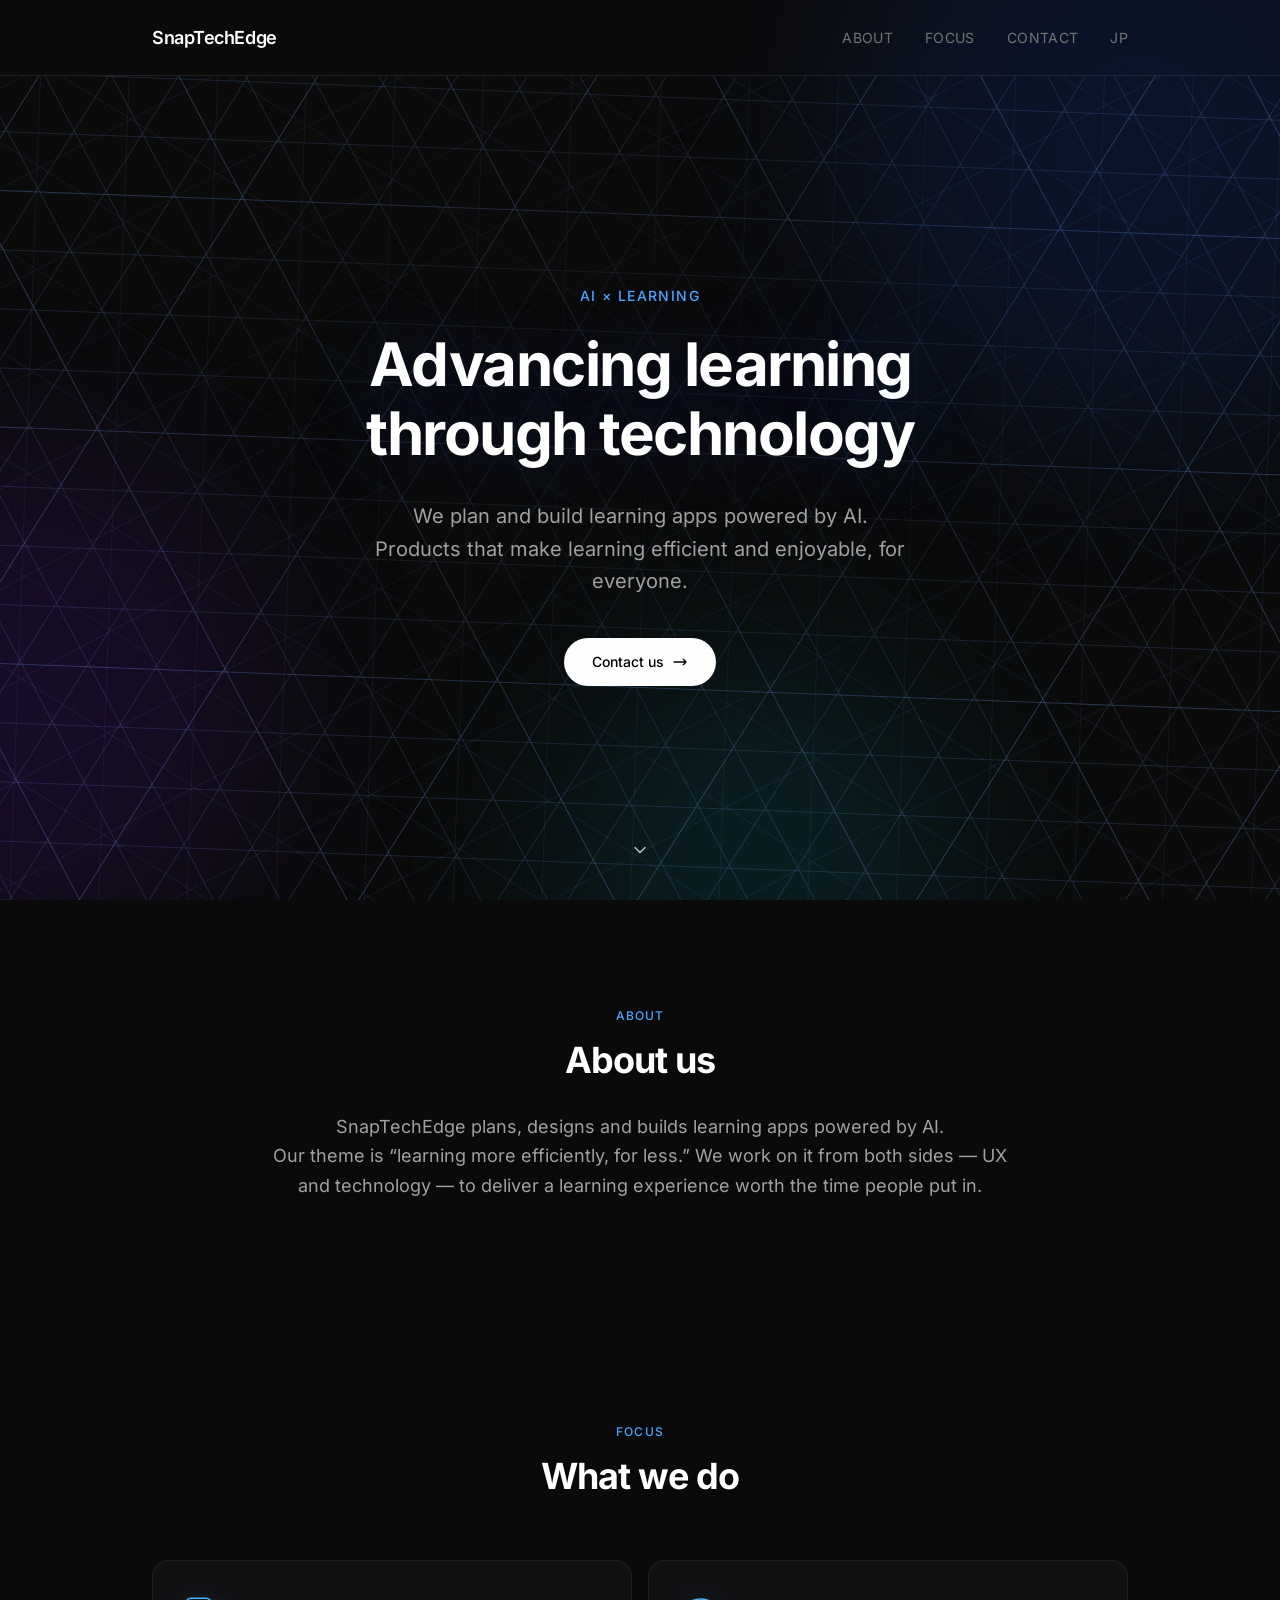
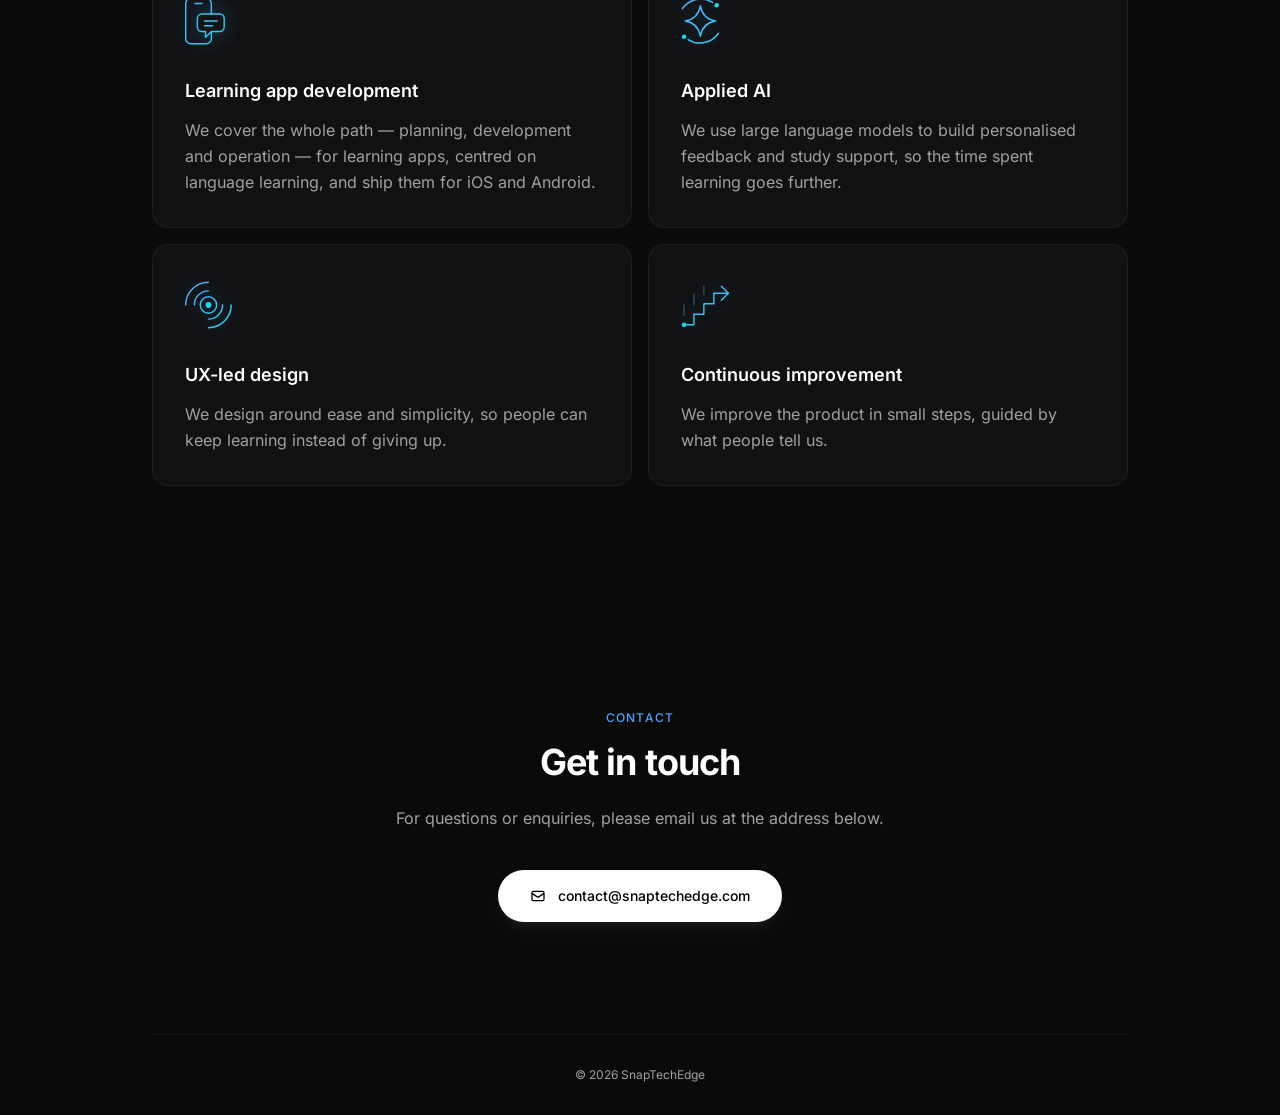
==== en/index.html @ 55c375b3 "feat(en): 英語版のページを作る（本人指示） /en/ を追加。見た目・動き（背景の幾何学模様・1 画面のヒーロー・下向きの矢印・ カードの回転）は日本語版と同じで、文面だけ英語にした。  -" ====
<!DOCTYPE html>
<html lang="en">
<head>
    <meta charset="UTF-8">
    <meta name="viewport" content="width=device-width, initial-scale=1.0">
    <title>SnapTechEdge | AI-powered learning apps</title>
    <meta name="description" content="SnapTechEdge is a Tokyo-based software company that plans and builds learning apps powered by AI.">
    <!-- 正規 URL を明示 (Search Console 「重複」「リダイレクト」警告対策) -->
    <link rel="canonical" href="https://snaptechedge.com/en/">
    <link rel="alternate" hreflang="ja" href="https://snaptechedge.com/">
    <link rel="alternate" hreflang="en" href="https://snaptechedge.com/en/">
    <link rel="alternate" hreflang="x-default" href="https://snaptechedge.com/">
    <meta property="og:title" content="SnapTechEdge | AI-powered learning apps">
    <meta property="og:description" content="SnapTechEdge is a Tokyo-based software company that plans and builds learning apps powered by AI.">
    <meta property="og:type" content="website">
    <meta property="og:url" content="https://snaptechedge.com/en/">
    <meta property="og:locale" content="en_US">
    <meta name="twitter:card" content="summary">
    <meta name="theme-color" content="#0a0a0a">
    <!-- JS が動くことの印。これが付いたときだけ、見出しの動きを止めて待たせる。 -->
    <script>document.documentElement.classList.add('js');</script>
    <!-- pages.dev からアクセスされたら noindex を動的注入 + 本ドメインへ即時 301 リダイレクト。
         _redirects だけでは安定しないため二重対策 (canonical / robots / redirect)。 -->
    <script>
      (function () {
        var h = location.hostname;
        if (h.endsWith('.pages.dev')) {
          // 1. noindex を head に注入 (canonical だけでは弱いケースの保険)
          var m = document.createElement('meta');
          m.name = 'robots';
          m.content = 'noindex, nofollow';
          document.head.appendChild(m);
          // 2. 本ドメインへリダイレクト (履歴を残さない replace)
          location.replace('https://snaptechedge.com' + location.pathname + location.search + location.hash);
        }
      })();
    </script>
    <link rel="icon" type="image/png" sizes="32x32" href="/icon-32.png">
    <link rel="icon" type="image/png" sizes="192x192" href="/icon-192.png">
    <link rel="apple-touch-icon" href="/apple-touch-icon.png">
    <!-- 欧文の Inter は自前。和文は全文字入りが 3.2MB あって自前では持てないので、
         Google Fonts の Noto Sans JP を使う。OS ごとに字体が変わるのを避けるため。 -->
    <link rel="preload" as="font" type="font/woff2" href="/fonts/inter.woff2" crossorigin>
    <!-- Tailwind は手元で書き出した CSS を置く（ブラウザ版 CDN は本番非推奨・外部 JS を 1 つ減らす）。
         クラスを足したら tailwind.css を作り直すこと:
         npx @tailwindcss/cli@4 -i in.css -o tailwind.css --minify   （in.css は @import "tailwindcss"; @source "./index.html";） -->
    <link rel="stylesheet" href="/tailwind.css">
    <style>
        /* 書体。欧文は Inter を自前で配る（ラテン文字は全部入りなので作り直しは不要）。
           和文は Noto Sans JP を Google Fonts から読む。自前で全文字入りを持つと
           3.2MB になり、ページの文字だけに絞ると足すたびに作り直しが要る。OS 任せだと
           Windows と Mac で字体が変わるため、ここは外部から読む形にしている。 */
        @font-face {
            font-family: 'Inter';
            src: url('/fonts/inter.woff2') format('woff2');
            font-weight: 400 700;
            font-style: normal;
            font-display: swap;
        }

        * { font-family: 'Inter', sans-serif; }

        /* 本文は選択できないようにする。表示を丸ごと持っていかれるのを避けるため。
           連絡先のメールアドレスだけは、使う人が困るので選べるままにする。 */
        body {
            -webkit-user-select: none;
            user-select: none;
        }
        a[href^="mailto:"],
        a[href^="mailto:"] *,
        a[href^="/cdn-cgi/l/email-protection"],
        a[href^="/cdn-cgi/l/email-protection"] * {
            -webkit-user-select: text;
            user-select: text;
        }

        /* Subtle grain texture */
        body::before {
            content: '';
            position: fixed;
            inset: 0;
            z-index: 9999;
            pointer-events: none;
            opacity: 0.015;
            background-image: url("data:image/svg+xml,%3Csvg viewBox='0 0 256 256' xmlns='http://www.w3.org/2000/svg'%3E%3Cfilter id='noise'%3E%3CfeTurbulence type='fractalNoise' baseFrequency='0.9' numOctaves='4' stitchTiles='stitch'/%3E%3C/filter%3E%3Crect width='100%25' height='100%25' filter='url(%23noise)' fill='white'/%3E%3C/svg%3E");
        }

        /* 背景の幾何学模様。中央は薄く、外へ行くほど出す（文字の上で邪魔しない）。 */
        #lines{
            -webkit-mask-image:radial-gradient(ellipse 72% 62% at 50% 45%, rgba(0,0,0,.34), #000 72%);
            mask-image:radial-gradient(ellipse 72% 62% at 50% 45%, rgba(0,0,0,.34), #000 72%);
        }

        /* Glow effects */
        .glow-blue { box-shadow: 0 0 80px rgba(59, 130, 246, 0.15); }
        .glow-text { text-shadow: 0 0 80px rgba(59, 130, 246, 0.3); }

        /* Smooth scroll */
        html { scroll-behavior: smooth; }

        /* 動きを減らす設定のときは、画面送りと差し込みの動きも止める。 */
        @media (prefers-reduced-motion: reduce) {
            html { scroll-behavior: auto; }
            .fade-up { animation: none !important; opacity: 1 !important; }
            .type-reveal > .type-reveal-text { animation: none !important; opacity: 1 !important; }
            .type-reveal::before { animation: none !important; }   /* 幅 0 のままなので出ない */
        }

        /* Fade in animation */
        @keyframes fadeUp {
            from { opacity: 0; transform: translateY(30px); }
            to { opacity: 1; transform: translateY(0); }
        }
        .fade-up {
            animation: fadeUp 0.8s ease-out forwards;
            opacity: 0;
        }
        .fade-up-d1 { animation-delay: 0.1s; }
        .fade-up-d2 { animation-delay: 0.2s; }
        .fade-up-d3 { animation-delay: 0.3s; }
        .fade-up-d4 { animation-delay: 0.4s; }

        /* Type-reveal: a filled bar wipes in from the left, then collapses
           from the left while the text fades in behind it.
           Used for headings so they appear with a clean "filling → reveal" effect.
           Per-instance timing is controlled via --reveal-delay. */
        .type-reveal {
            --reveal-delay: 0s;
            position: relative;
            display: inline-block;
        }
        .type-reveal > .type-reveal-text {
            opacity: 0;
            animation: typeRevealText 1.1s ease-out forwards;
            animation-delay: var(--reveal-delay);
        }
        /* 止めておくのは JS が動くときだけ。動かない環境では、そのまま再生されて
           文字が出る（以前は opacity:0 のまま止まり、見出しが永久に出なかった）。 */
        .js .type-reveal > .type-reveal-text,
        .js .type-reveal::before { animation-play-state: paused; }
        .type-reveal::before {
            content: '';
            position: absolute;
            left: 0;
            top: 0;
            bottom: 0;
            width: 0;
            background: rgba(255, 255, 255, 0.45);   /* 0.92 では地が暗いぶん白が強すぎた（本人指摘） */
            border-radius: 2px;
            animation: typeRevealBar 1.1s ease-out forwards;
            animation-delay: var(--reveal-delay);
            pointer-events: none;
        }
        .type-reveal.playing::before,
        .type-reveal.playing > .type-reveal-text {
            animation-play-state: running;
        }

        @keyframes typeRevealBar {
            0%   { width: 0;    left: 0; }
            45%  { width: 100%; left: 0; }   /* bar fully drawn */
            100% { width: 0;    left: 100%; }/* collapses from left edge outward to right */
        }
        @keyframes typeRevealText {
            0%, 55%  { opacity: 0; }
            85%, 100%{ opacity: 1; }
        }

        /* Gradient border card */
        .card-glow {
            position: relative;
            /* 地の濃い色をほぼ不透明に敷き、その上に薄い白をのせる。
               背景の幾何学模様がカードの中まで透けないようにするため。 */
            background: linear-gradient(rgba(255,255,255,0.03), rgba(255,255,255,0.03)),
                        rgba(10,10,12,0.78);
            border: 1px solid rgba(255,255,255,0.06);
            transition: all 0.4s ease;
        }
        .card-glow:hover {
            border-color: rgba(59, 130, 246, 0.3);
            background: linear-gradient(rgba(255,255,255,0.05), rgba(255,255,255,0.05)),
                        rgba(10,10,12,0.82);
            transform: translateY(-2px);
        }

        /* フォーカスのアイコン（自作）。カードの中に四角を重ねず、細い線だけで見せる */
        .focus-icon {
            display: block;
            width: 3.5rem;
            height: 3.5rem;
            margin-bottom: 1.75rem;
            stroke: url(#focus-icon-gradient);
            stroke-width: 1.25;
            stroke-linecap: round;
            stroke-linejoin: round;
            filter: drop-shadow(0 0 10px rgba(56, 189, 248, 0.3));
            transition: filter 0.4s ease;
        }
        .focus-icon .dot { fill: #22d3ee; stroke: none; }
        .card-glow:hover .focus-icon {
            filter: drop-shadow(0 0 16px rgba(56, 189, 248, 0.6));
        }

        /* 1 枚目の画面はヒーローだけにする。ヘッダーのぶん（約 80px）を引いた高さを
           最低の高さにして、中身は上下の真ん中に置く。svh はアドレスバーが出ている
           ときの高さなので、スマホでも次の節が顔を出さない。 */
        #hero {
            min-height: calc(100vh - 80px);
            min-height: calc(100svh - 80px);
        }

        /* ヒーローの下の「SCROLL」。押せば次の節へ進む。矢印だけゆっくり上下する。 */
        .scroll-cue {
            position: absolute;
            left: 50%;
            bottom: 1.75rem;
            transform: translateX(-50%);
            display: flex;
            flex-direction: column;
            align-items: center;
            padding: 0.5rem 1rem;     /* 矢印だけなので、押せる範囲を広げておく */
            color: rgba(212, 212, 216, 0.9);   /* 背景の模様に負けない程度まで上げる（実測） */
            transition: color 0.3s ease;
        }
        .scroll-cue:hover { color: #fff; }
        .scroll-cue svg {
            width: 1.25rem;
            height: 1.25rem;
            animation: scrollCue 2.2s ease-in-out infinite;
        }
        @keyframes scrollCue {
            0%, 100% { transform: translateY(0); opacity: .7; }
            50%      { transform: translateY(5px); opacity: 1; }
        }
        @media (prefers-reduced-motion: reduce) {
            .scroll-cue svg { animation: none; }
        }

        /* ヘッダーの帯には背景の模様を出さない。画面いっぱいの地を敷いて模様だけ隠す。
           地は z=-12 なので、模様（z=-15）は隠れ、オーブの光（z=-10）はそのまま出る。 */
        header { position: relative; }
        header::before {
            content: '';
            position: absolute;
            top: 0;
            bottom: 0;
            left: calc(50% - 50vw);
            width: 100vw;
            background: #0a0a0a;
            z-index: -12;
        }
        /* ヘッダーとページの境目。帯と同じ幅（画面いっぱい）で 1 本引く。
           以前は border-b だったので、器の幅までしか伸びていなかった。 */
        header::after {
            content: '';
            position: absolute;
            left: calc(50% - 50vw);
            bottom: 0;
            width: 100vw;
            height: 1px;
            background: rgba(255, 255, 255, 0.09);
        }

        /* Hero gradient orb */
        .orb {
            position: absolute;
            border-radius: 50%;
            filter: blur(100px);
            opacity: 0.12;
        }

        /* (lines rendered via canvas JS) */
    </style>
</head>
<body class="bg-[#0a0a0a] text-neutral-300 antialiased" style="overflow-x:clip">

    <!-- Lines Canvas -->
    <canvas id="lines" class="fixed inset-0" style="z-index:-15; pointer-events:none;"></canvas>

    <!-- Background orbs -->
    <div class="fixed inset-0 -z-10 overflow-hidden">
        <div class="orb w-[600px] h-[600px] bg-blue-600 -top-40 -right-40"></div>
        <div class="orb w-[500px] h-[500px] bg-violet-600 top-1/2 -left-60"></div>
        <div class="orb w-[400px] h-[400px] bg-cyan-500 -bottom-40 right-1/4"></div>
    </div>

    <div class="max-w-5xl mx-auto px-6">

        <!-- Header -->
        <header class="flex items-center justify-between py-6">
            <a href="/" class="text-base sm:text-lg font-semibold tracking-tight text-white whitespace-nowrap mr-3">
                SnapTechEdge
            </a>
            <nav class="flex items-center gap-3 sm:gap-8 text-xs sm:text-sm tracking-wide text-neutral-500 whitespace-nowrap">
                <a href="/en/#about" class="hover:text-white transition-colors duration-300">ABOUT</a>
                <a href="/en/#business" class="hover:text-white transition-colors duration-300">FOCUS</a>
                <a href="/en/#contact" class="hover:text-white transition-colors duration-300">CONTACT</a>
                <a href="/" class="hover:text-white transition-colors duration-300" hreflang="ja">JP</a>
            </nav>
        </header>

        <main>

            <!-- Hero -->
            <section id="hero" class="relative flex flex-col items-center justify-center py-16">
                <div class="max-w-3xl mx-auto text-center">
                    <p class="text-sm font-medium text-blue-400 tracking-widest uppercase mb-6"><span class="type-reveal" style="--reveal-delay:0s"><span class="type-reveal-text">AI × Learning</span></span></p>
                    <h1 class="text-3xl sm:text-4xl lg:text-6xl font-bold tracking-tight leading-[1.15] text-white glow-text">
                        <span class="type-reveal" style="--reveal-delay:.3s"><span class="type-reveal-text">Advancing learning</span></span><br>
                        <span class="type-reveal" style="--reveal-delay:.6s"><span class="type-reveal-text">through technology</span></span>
                    </h1>
                    <p class="mt-8 text-lg sm:text-xl text-neutral-400 leading-relaxed max-w-xl mx-auto [word-break:auto-phrase]">
                        <span class="type-reveal" style="--reveal-delay:.9s"><span class="type-reveal-text">We plan and build learning apps powered by AI.</span></span><br>
                        <span class="type-reveal" style="--reveal-delay:1.1s"><span class="type-reveal-text">Products that make learning efficient and enjoyable, for everyone.</span></span>
                    </p>
                    <div class="mt-10 flex items-center justify-center gap-4 fade-up fade-up-d3">
                        <a href="#contact" class="inline-flex items-center gap-2 px-7 py-3.5 rounded-full bg-white text-black text-sm font-medium hover:bg-neutral-200 transition-all duration-300">
                            Contact us
                            <svg class="w-4 h-4" fill="none" stroke="currentColor" viewBox="0 0 24 24">
                                <path stroke-linecap="round" stroke-linejoin="round" stroke-width="2" d="M17 8l4 4m0 0l-4 4m4-4H3"/>
                            </svg>
                        </a>
                    </div>
                </div>

                <a href="#about" class="scroll-cue" aria-label="Scroll down">
                    <svg viewBox="0 0 24 24" fill="none" stroke="currentColor" aria-hidden="true">
                        <path stroke-linecap="round" stroke-linejoin="round" stroke-width="1.75" d="M6 9l6 6 6-6"/>
                    </svg>
                </a>
            </section>

<!-- About -->
            <section id="about" class="py-20 sm:py-28">
                <div class="max-w-3xl mx-auto text-center">
                    <div>
                        <p class="text-xs font-medium text-blue-400 tracking-widest uppercase mb-4 fade-up">About</p>
                        <h2 class="text-3xl sm:text-4xl font-bold text-white tracking-tight fade-up fade-up-d1"><span class="type-reveal" style="--reveal-delay:.2s"><span class="type-reveal-text">About us</span></span></h2>
                    </div>
                    <div class="mt-8 fade-up fade-up-d2">
                        <p class="text-neutral-400 leading-relaxed text-lg [word-break:auto-phrase]">
                            SnapTechEdge plans, designs and builds learning apps powered by AI.
                        </p>
                        <p class="text-neutral-400 leading-relaxed text-lg [word-break:auto-phrase]">
                            Our theme is “learning more efficiently, for less.” We work on it from both sides — UX and technology — to deliver a learning experience worth the time people put in.
                        </p>
                    </div>
                </div>
            </section>

<!-- Business -->
            <section id="business" class="py-20 sm:py-28">
                <div class="mb-16 text-center">
                    <p class="text-xs font-medium text-blue-400 tracking-widest uppercase mb-4 fade-up">Focus</p>
                    <h2 class="text-3xl sm:text-4xl font-bold text-white tracking-tight fade-up fade-up-d1"><span class="type-reveal" style="--reveal-delay:.2s"><span class="type-reveal-text">What we do</span></span></h2>
                </div>

                <svg width="0" height="0" class="absolute" aria-hidden="true">
                    <defs>
                        <linearGradient id="focus-icon-gradient" gradientUnits="userSpaceOnUse" x1="0" y1="0" x2="48" y2="48">
                            <stop offset="0" stop-color="#60a5fa"/>
                            <stop offset="1" stop-color="#22d3ee"/>
                        </linearGradient>
                    </defs>
                </svg>
                <div class="grid sm:grid-cols-2 gap-4">
                    <div class="card-glow rounded-2xl p-8 fade-up">
                        <svg class="focus-icon" fill="none" viewBox="10.4 0 48 48" aria-hidden="true">
                            <rect x="11" y="4.5" width="22" height="39" rx="4.5"/>
                            <path d="M19 9h6"/>
                            <path d="M25 18h15a4 4 0 0 1 4 4v7a4 4 0 0 1-4 4h-7l-5 5v-5h-3a4 4 0 0 1-4-4v-7a4 4 0 0 1 4-4z" fill="#141414"/>
                            <path d="M27 24h11M27 28h7"/>
                        </svg>
                        <h3 class="text-lg font-semibold text-white mb-3"><span class="type-reveal" style="--reveal-delay:.1s"><span class="type-reveal-text">Learning app development</span></span></h3>
                        <p class="text-neutral-400 leading-relaxed">
                            We cover the whole path — planning, development and operation — for learning apps, centred on language learning, and ship them for iOS and Android.
                        </p>
                    </div>

                    <div class="card-glow rounded-2xl p-8 fade-up fade-up-d1">
                        <svg class="focus-icon" fill="none" viewBox="7.4 0 48 48" aria-hidden="true">
                            <path d="M24 11c1.3 7.4 5.6 11.7 13 13-7.4 1.3-11.7 5.6-13 13-1.3-7.4-5.6-11.7-13-13 7.4-1.3 11.7-5.6 13-13z"/>
                            <path d="M8.5 13.5A19 19 0 0 1 34.5 8.1"/>
                            <path d="M39.5 34.5A19 19 0 0 1 13.5 39.9"/>
                            <circle class="dot" cx="38" cy="10.5" r="2"/>
                            <circle class="dot" cx="10" cy="37.5" r="2"/>
                        </svg>
                        <h3 class="text-lg font-semibold text-white mb-3"><span class="type-reveal" style="--reveal-delay:.1s"><span class="type-reveal-text">Applied AI</span></span></h3>
                        <p class="text-neutral-400 leading-relaxed">
                            We use large language models to build personalised feedback and study support, so the time spent learning goes further.
                        </p>
                    </div>

                    <div class="card-glow rounded-2xl p-8 fade-up fade-up-d2">
                        <svg class="focus-icon" fill="none" viewBox="3.9 0 48 48" aria-hidden="true">
                            <circle cx="24" cy="24" r="7"/>
                            <path d="M11.9 24A12.1 12.1 0 0 1 24 11.9"/>
                            <path d="M36.1 24A12.1 12.1 0 0 1 24 36.1"/>
                            <path d="M4.5 24A19.5 19.5 0 0 1 24 4.5"/>
                            <path d="M43.5 24A19.5 19.5 0 0 1 24 43.5"/>
                            <circle class="dot" cx="24" cy="24" r="2.5"/>
                        </svg>
                        <h3 class="text-lg font-semibold text-white mb-3"><span class="type-reveal" style="--reveal-delay:.1s"><span class="type-reveal-text">UX-led design</span></span></h3>
                        <p class="text-neutral-400 leading-relaxed">
                            We design around ease and simplicity, so people can keep learning instead of giving up.
                        </p>
                    </div>

                    <div class="card-glow rounded-2xl p-8 fade-up fade-up-d3">
                        <svg class="focus-icon" fill="none" viewBox="2.4 0 48 48" aria-hidden="true">
                            <path d="M5 41h8.5v-9H22v-9h8.5v-9H43"/>
                            <path d="M37 8l6 6-6 6"/>
                            <path d="M5 33V24M13.5 24v-9M22 15V8" opacity=".35"/>
                            <circle class="dot" cx="5" cy="41" r="2"/>
                        </svg>
                        <h3 class="text-lg font-semibold text-white mb-3"><span class="type-reveal" style="--reveal-delay:.1s"><span class="type-reveal-text">Continuous improvement</span></span></h3>
                        <p class="text-neutral-400 leading-relaxed">
                            We improve the product in small steps, guided by what people tell us.
                        </p>
                    </div>
                </div>
            </section>

<!-- Contact -->
            <section id="contact" class="py-20 sm:py-28 text-center">
                <p class="text-xs font-medium text-blue-400 tracking-widest uppercase mb-4">Contact</p>
                <h2 class="text-3xl sm:text-4xl font-bold text-white tracking-tight mb-6"><span class="type-reveal" style="--reveal-delay:.1s"><span class="type-reveal-text">Get in touch</span></span></h2>
                <p class="text-neutral-400 mb-10 max-w-xl mx-auto [word-break:auto-phrase]">
                    For questions or enquiries, please email us at the address below.
                </p>
                <a href="mailto:contact@snaptechedge.com" class="inline-flex items-center gap-3 px-8 py-4 rounded-full bg-white text-black text-sm font-medium hover:bg-neutral-200 transition-all duration-300 shadow-lg shadow-white/5">
                    <svg class="w-4 h-4" fill="none" stroke="currentColor" viewBox="0 0 24 24">
                        <path stroke-linecap="round" stroke-linejoin="round" stroke-width="2" d="M3 8l7.89 5.26a2 2 0 002.22 0L21 8M5 19h14a2 2 0 002-2V7a2 2 0 00-2-2H5a2 2 0 00-2 2v10a2 2 0 002 2z"/>
                    </svg>
                    contact@snaptechedge.com
                </a>
            </section>

        </main>

        <!-- Footer -->
        <footer class="border-t border-white/5 py-8 text-xs text-neutral-400 flex flex-col sm:flex-row items-center justify-center gap-3">
            <span>© <span id="year">2026</span> SnapTechEdge</span>
        </footer>

    </div>

    <script>
        document.getElementById('year').textContent = new Date().getFullYear();

        // Intersection Observer for fade-in animations
        const observer = new IntersectionObserver((entries) => {
            entries.forEach(entry => {
                if (entry.isIntersecting) {
                    if (entry.target.classList.contains('type-reveal')) {
                        entry.target.classList.add('playing');
                    } else {
                        entry.target.style.animationPlayState = 'running';
                    }
                    observer.unobserve(entry.target);
                }
            });
        }, { threshold: 0.1 });

        document.querySelectorAll('.fade-up').forEach(el => {
            el.style.animationPlayState = 'paused';
            observer.observe(el);
        });

        // Wipe-reveal headings: observe each type-reveal so it fires when scrolled into view
        document.querySelectorAll('.type-reveal').forEach(el => {
            observer.observe(el);
        });

        // カードを押すと 1 回転する。遊びなので、入れ替わりの動きには触らない。
        // element.animate で回すのは、カードに付いている fade-up の animation を
        // 書き換えずに済ませるため。途中は少し縮めて、回っても隣の列からはみ出さない。
        (() => {
            const reduce = window.matchMedia('(prefers-reduced-motion: reduce)');
            document.querySelectorAll('.card-glow').forEach((card) => {
                card.addEventListener('click', () => {
                    if (reduce.matches || card.dataset.spinning) return;
                    card.dataset.spinning = '1';
                    card.style.zIndex = '5';      // 回っている間だけ隣の上に出す
                    const spin = card.animate([
                        { transform: 'rotate(0deg) scale(1)' },
                        { transform: 'rotate(180deg) scale(.82)' },
                        { transform: 'rotate(360deg) scale(1)' }
                    ], { duration: 850, easing: 'cubic-bezier(.33, 0, .2, 1)' });
                    const done = () => {
                        card.style.zIndex = '';
                        delete card.dataset.spinning;
                    };
                    spin.finished.then(done, done);   // 取り消されたときも片付ける
                });
            });
        })();

        // 背景の幾何学模様（三角格子をゆっくり回す）
        // 以前は端からランダムな線が伸びて消える実装だった（オーナー指示で幾何学模様へ）。
        // 背景なのでずっと動く。負荷を抑えるため、1 フレームで stroke するパスを 9 本に収め、
        // 30fps に間引き、タブが隠れたら止める。
        // 動きを減らす設定のときは、止まった絵を 1 枚だけ描く。
        (() => {
            const c = document.getElementById('lines');
            if (!c || !c.getContext) return;
            const ctx = c.getContext('2d');

            const SPACING = 58;          // 濃い 3 方向の間隔（CSS px）
            const COLOR = '120,170,245'; // 以前の線と同系の青
            const ALPHA = 0.17;        // 0.09 だと地とオーブに負けて見えなかった（実測）
            const ALPHA_THIN = 0.085;    // 間に入れる 3 方向は濃い線の半分
            const ALPHA_BOLD = 0.29;     // 濃い方向の 4 本ごとに 1 本だけ強め、粗い格子を重ねる
            const WIDE = 1.5;            // 薄い 3 方向は間隔を 1.5 倍にして、線を増やしすぎない
            const EVERY = 4;             // 強める間隔（本）
            const TURN_MS = 420000;      // 全体の回転。1 周 7 分
            const DRIFT_MS = 97000;      // ゆっくり横に揺らす周期
            const FRAME_MS = 33;         // 30fps に間引く
            // 30 度ずつの 6 方向。方向は固定する。方向ごとに別々に傾けると 3 方向の関係が
            // 崩れて格子に見えなくなる（Codex 指摘）ので、動きは全体の回転・間隔の伸縮・
            // 方向ごとの横すべりだけで作る。
            const DIRS = 6;
            // 間隔は長い周期で ±8% 開いて閉じる。
            const BREATH_MS = 67000;
            const BREATH = 0.08;
            // 方向ごとに、自分の法線方向へ別の速さ・向きですべらせる（交点が動く）。
            // 1 周で間隔 1 つ分すべり、剰余で折り返すので、何分経っても端に空白は出ない。
            // 折り返す幅は、濃い方向だけ間隔の 4 つ分にする。間隔 1 つ分で折り返すと
            // 線の番号が 1 つずれ、強める線が入れ替わって見える（Codex 指摘）。
            const SLIDE_MS = [37000, -53000, 71000, -83000, 97000, -113000];

            const reduce = window.matchMedia('(prefers-reduced-motion: reduce)');
            let dpr = 1, w = 0, h = 0, span = 0;
            let raf = 0, prev = 0, elapsed = 0;

            function size() {
                dpr = Math.min(window.devicePixelRatio || 1, 2);
                w = window.innerWidth;
                h = window.innerHeight;
                c.width = Math.round(w * dpr);
                c.height = Math.round(h * dpr);
                c.style.width = w + 'px';
                c.style.height = h + 'px';
                // 幅と高さを入れ直すと状態が消えるので、ここで引き直す。
                ctx.setTransform(dpr, 0, 0, dpr, 0, 0);
                ctx.lineWidth = 1;         // CSS px で 1 本（実画素 1 本だと細くて消える）
                // 回しても角が出ないよう、対角線より長く取る（間隔はいちばん広いものに合わせる）。
                span = Math.hypot(w, h) + SPACING * WIDE * 4;
            }

            function paint(ms) {
                const angle = (ms / TURN_MS) * Math.PI * 2;
                const drift = Math.sin((ms / DRIFT_MS) * Math.PI * 2) * (SPACING / 2);
                const breath = 1 + BREATH * Math.sin((ms / BREATH_MS) * Math.PI * 2);
                const half = span / 2;

                ctx.clearRect(0, 0, w, h);
                ctx.save();
                ctx.translate(w / 2 + drift, h / 2 - drift * 0.6);
                ctx.rotate(angle);
                // 0 / 30 / 60 / 90 / 120 / 150 度。偶数番が濃い 3 方向（元の三角格子）、
                // 奇数番がその間に入る薄い 3 方向。濃さと間隔が交互なので、細かい格子と
                // 粗い格子が重なって見える。方向ごとに 1〜2 本のパスにまとめて描く。
                for (let k = 0; k < DIRS; k++) {
                    const main = k % 2 === 0;
                    const gap = SPACING * (main ? 1 : WIDE) * breath;
                    const slide = (ms / SLIDE_MS[k]) * gap % (gap * (main ? EVERY : 1));
                    ctx.save();
                    ctx.rotate(k * Math.PI / DIRS);
                    const path = new Path2D();
                    const bold = main ? new Path2D() : null;
                    const from = Math.ceil((-half - slide) / gap);
                    const to = Math.floor((half - slide) / gap);
                    for (let i = from; i <= to; i++) {
                        const y = slide + i * gap;
                        const p = (bold && i % EVERY === 0) ? bold : path;
                        p.moveTo(-half, y);
                        p.lineTo(half, y);
                    }
                    ctx.strokeStyle = 'rgba(' + COLOR + ',' + (main ? ALPHA : ALPHA_THIN) + ')';
                    ctx.stroke(path);
                    if (bold) {
                        ctx.strokeStyle = 'rgba(' + COLOR + ',' + ALPHA_BOLD + ')';
                        ctx.stroke(bold);
                    }
                    ctx.restore();
                }
                ctx.restore();
            }

            function loop(ts) {
                raf = requestAnimationFrame(loop);
                if (!prev) prev = ts;
                const dt = ts - prev;
                if (dt < FRAME_MS) return;
                prev = ts;
                elapsed += dt;          // 経過で回すので、止めて再開しても飛ばない
                paint(elapsed);
            }

            function start() {
                if (raf || reduce.matches) return;
                prev = 0;
                raf = requestAnimationFrame(loop);
            }
            function stop() {
                if (!raf) return;
                cancelAnimationFrame(raf);
                raf = 0;
            }

            // 端末の向きやアドレスバーの出入りで何度も作り直さない。
            let timer = 0, lastW = 0, lastH = 0;
            function onResize() {
                clearTimeout(timer);
                timer = setTimeout(function () {
                    if (window.innerWidth === lastW && Math.abs(window.innerHeight - lastH) < 120) return;
                    lastW = window.innerWidth;
                    lastH = window.innerHeight;
                    size();
                    paint(elapsed);
                }, 150);
            }

            size();
            lastW = w; lastH = h;
            paint(0);
            if (!reduce.matches) start();

            window.addEventListener('resize', onResize);
            document.addEventListener('visibilitychange', function () {
                if (document.hidden) stop(); else start();
            });
            // 開いている間に設定が変わっても追従する。
            (reduce.addEventListener ? reduce.addEventListener.bind(reduce, 'change')
                                     : reduce.addListener.bind(reduce))(function () {
                if (reduce.matches) { stop(); paint(elapsed); } else start();
            });
        })();

    </script>

</body>
</html>
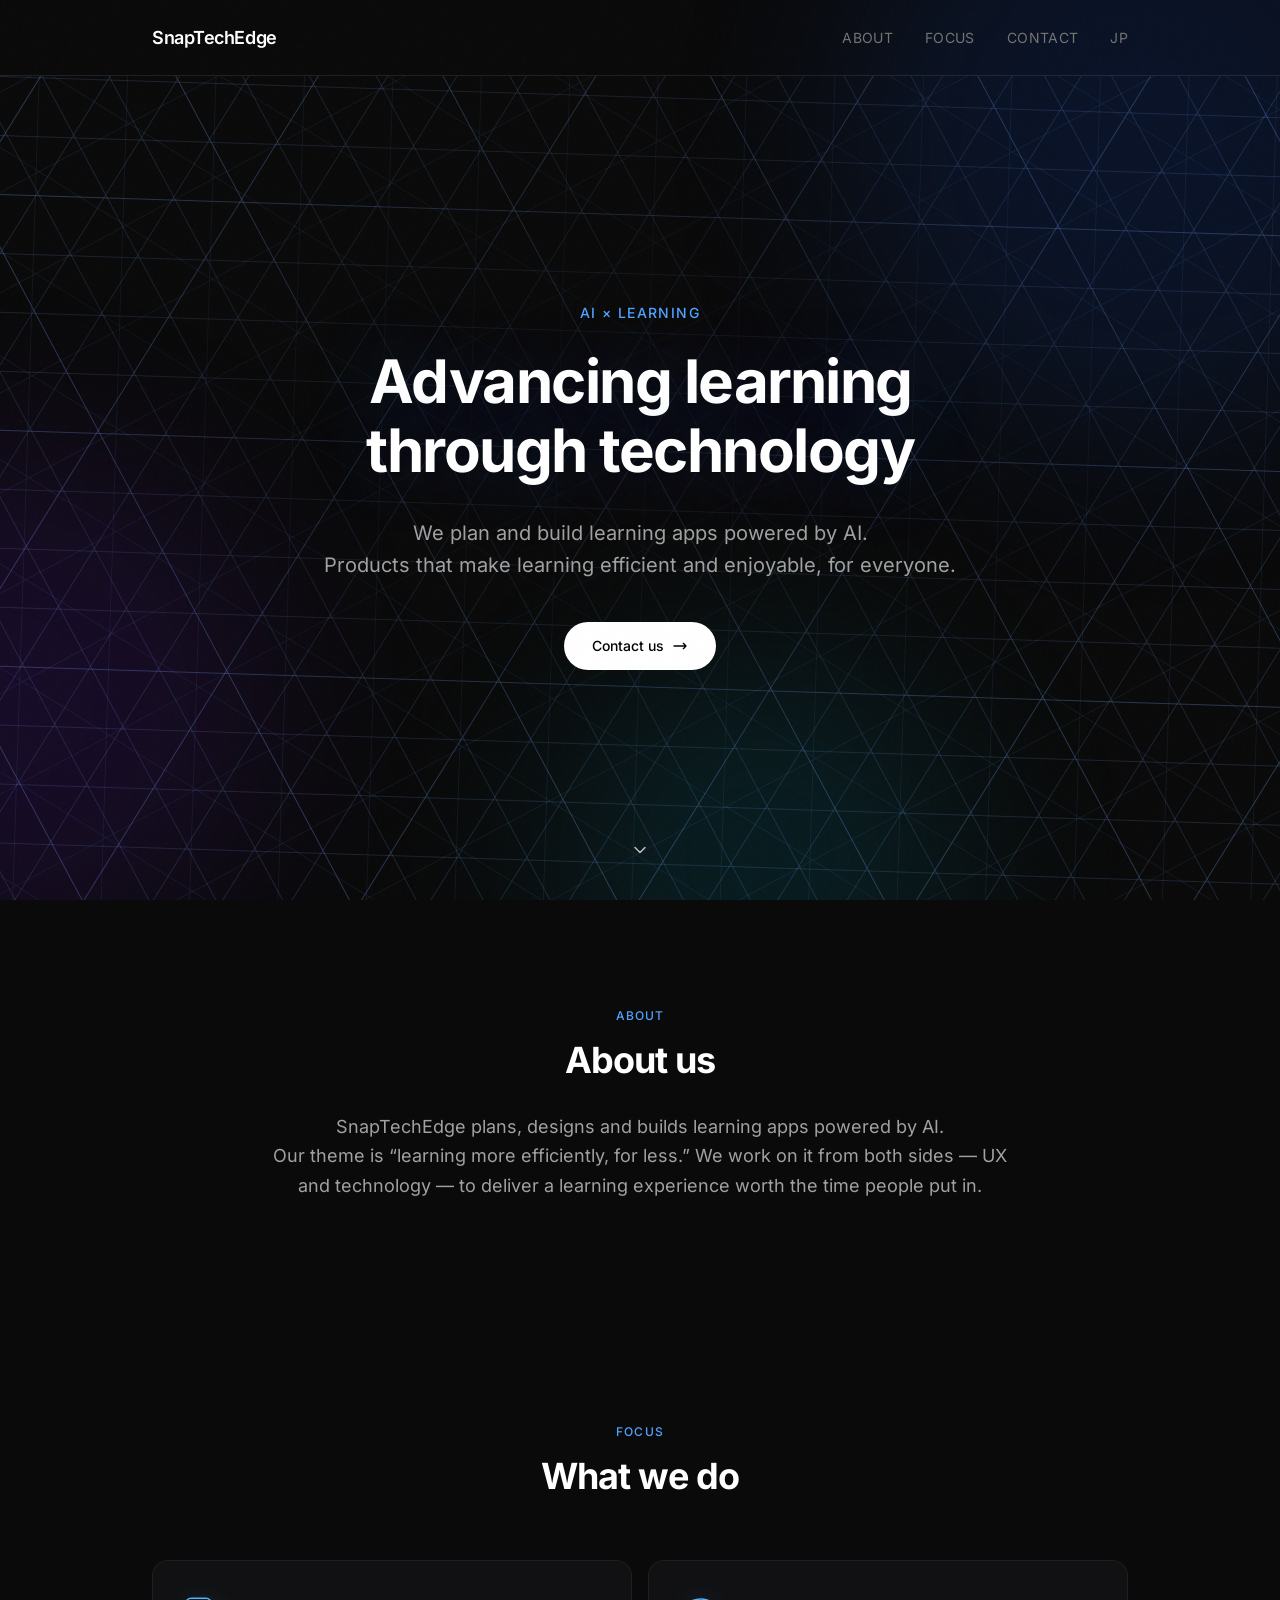
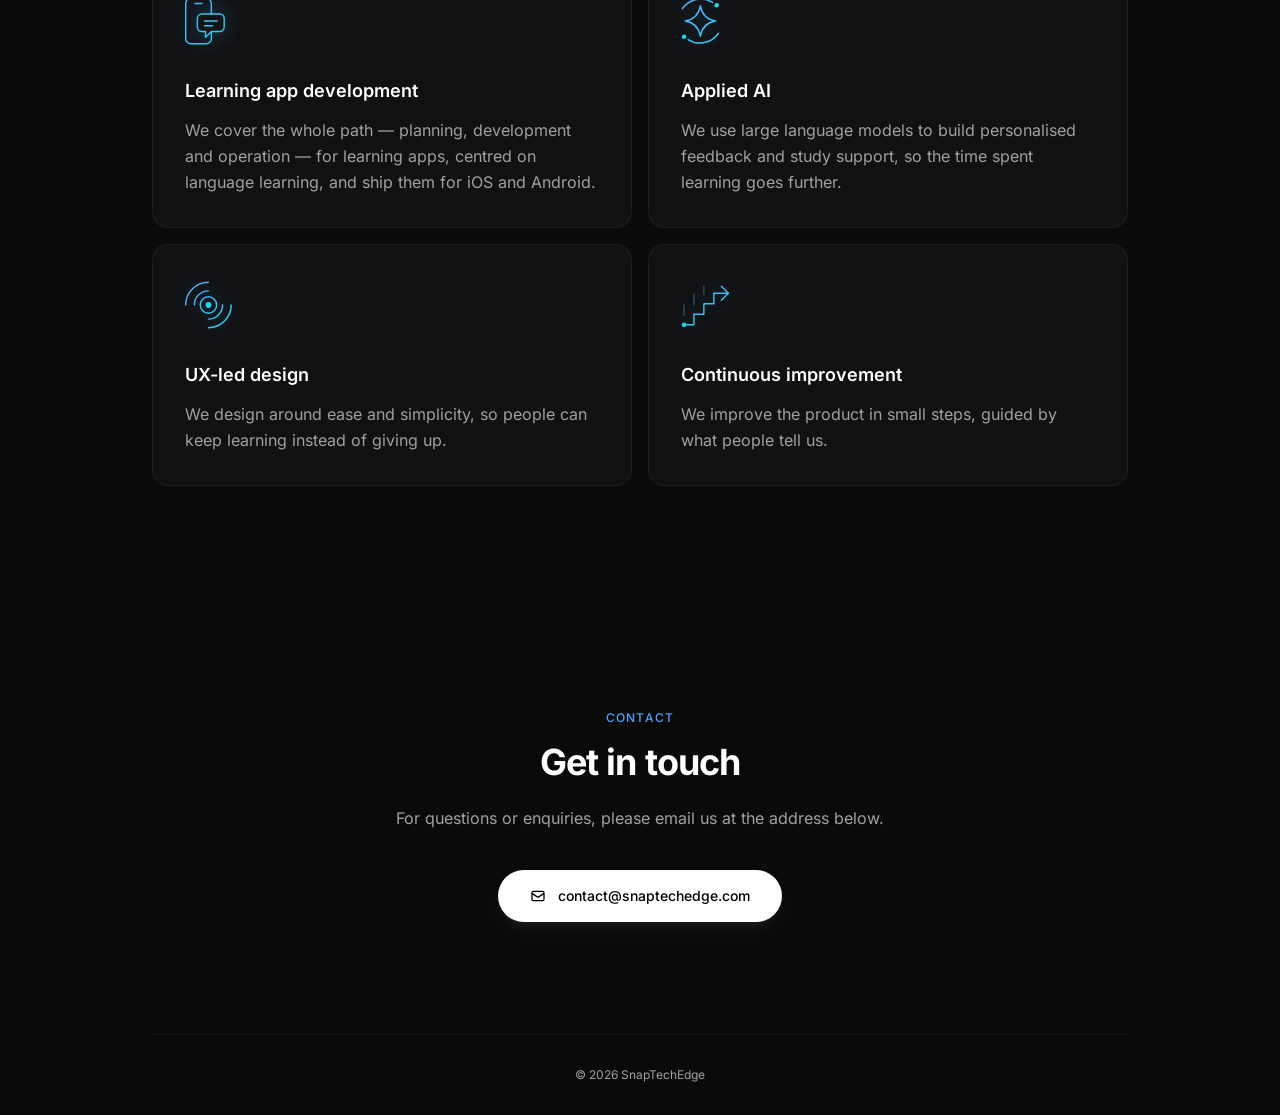
==== commit a413d8c3: "fix(en): リード文の 2 行目を 1 行に収める（本人指摘） 「Products that make learning efficient and enjoyable, for everyon" ====
--- a/en/index.html
+++ b/en/index.html
@@ -309,7 +309,7 @@
                         <span class="type-reveal" style="--reveal-delay:.3s"><span class="type-reveal-text">Advancing learning</span></span><br>
                         <span class="type-reveal" style="--reveal-delay:.6s"><span class="type-reveal-text">through technology</span></span>
                     </h1>
-                    <p class="mt-8 text-lg sm:text-xl text-neutral-400 leading-relaxed max-w-xl mx-auto [word-break:auto-phrase]">
+                    <p class="mt-8 text-lg sm:text-xl text-neutral-400 leading-relaxed max-w-2xl mx-auto [word-break:auto-phrase]">
                         <span class="type-reveal" style="--reveal-delay:.9s"><span class="type-reveal-text">We plan and build learning apps powered by AI.</span></span><br>
                         <span class="type-reveal" style="--reveal-delay:1.1s"><span class="type-reveal-text">Products that make learning efficient and enjoyable, for everyone.</span></span>
                     </p>
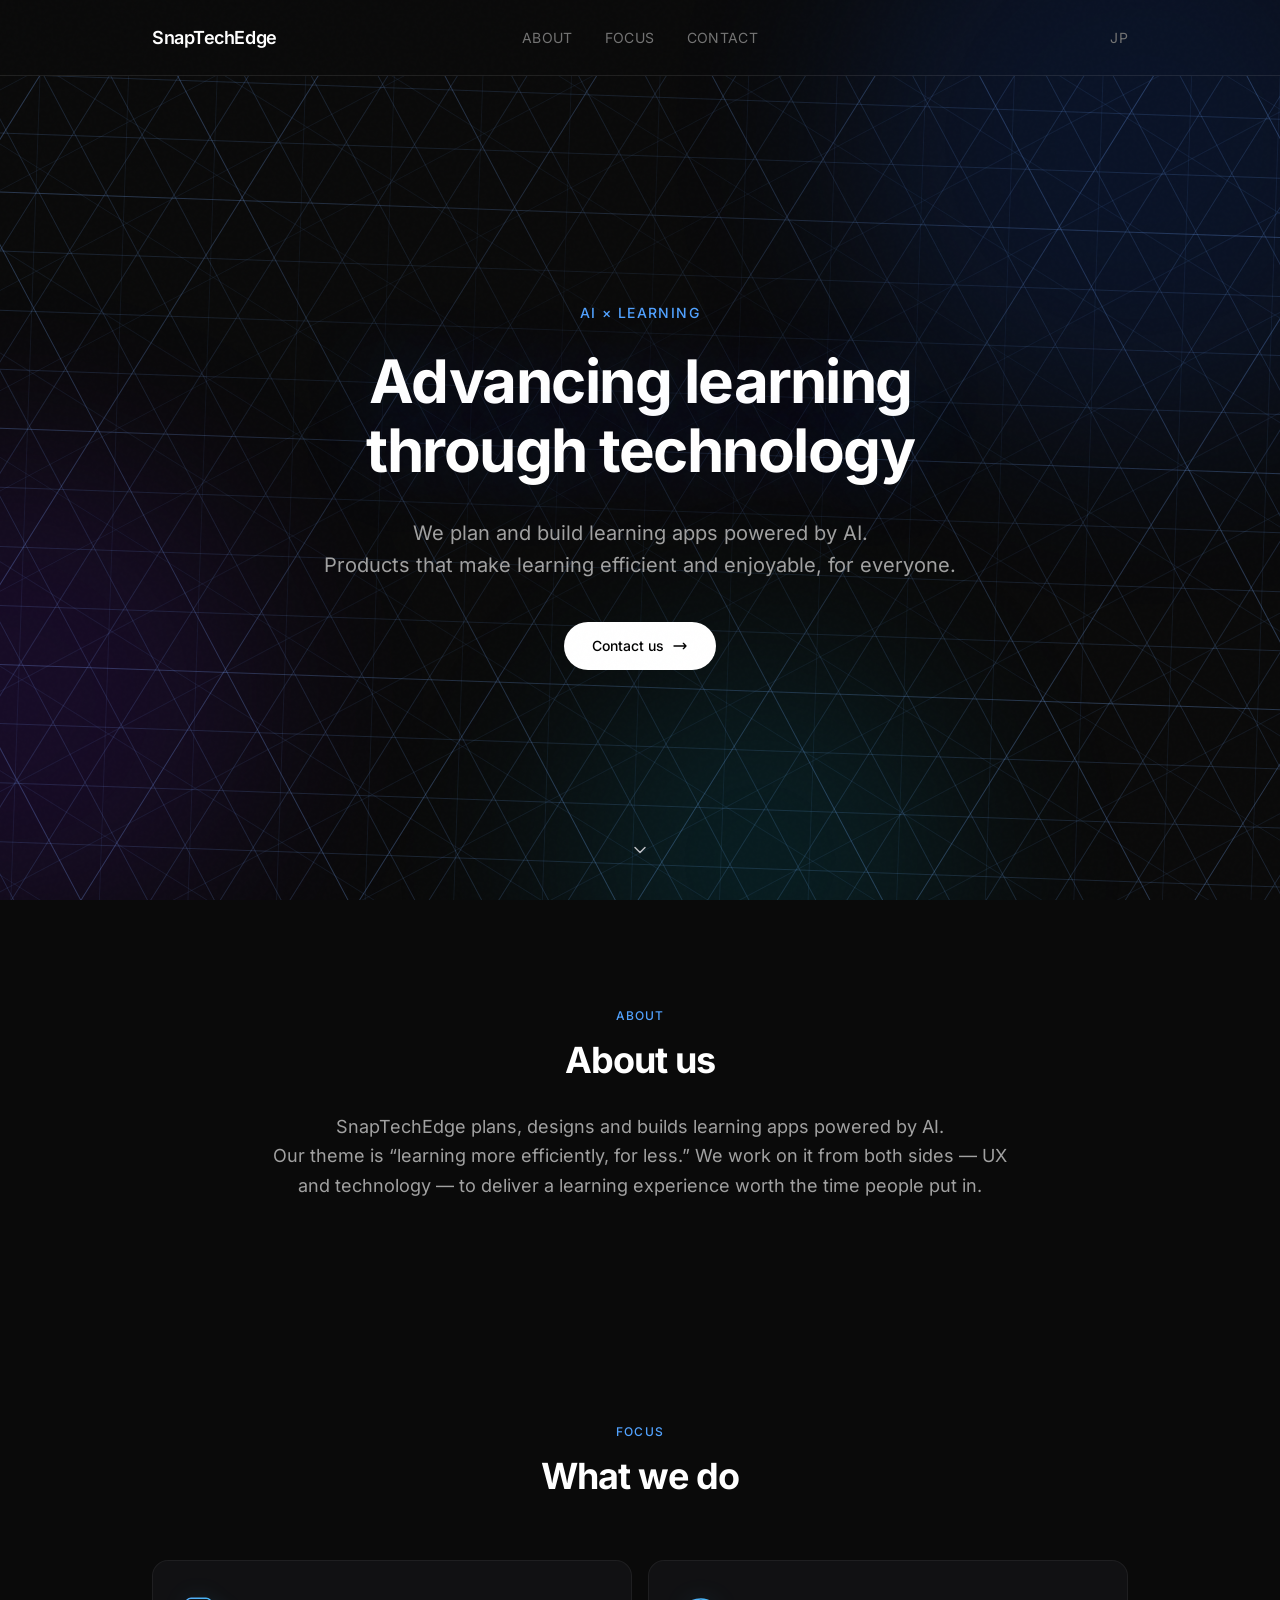
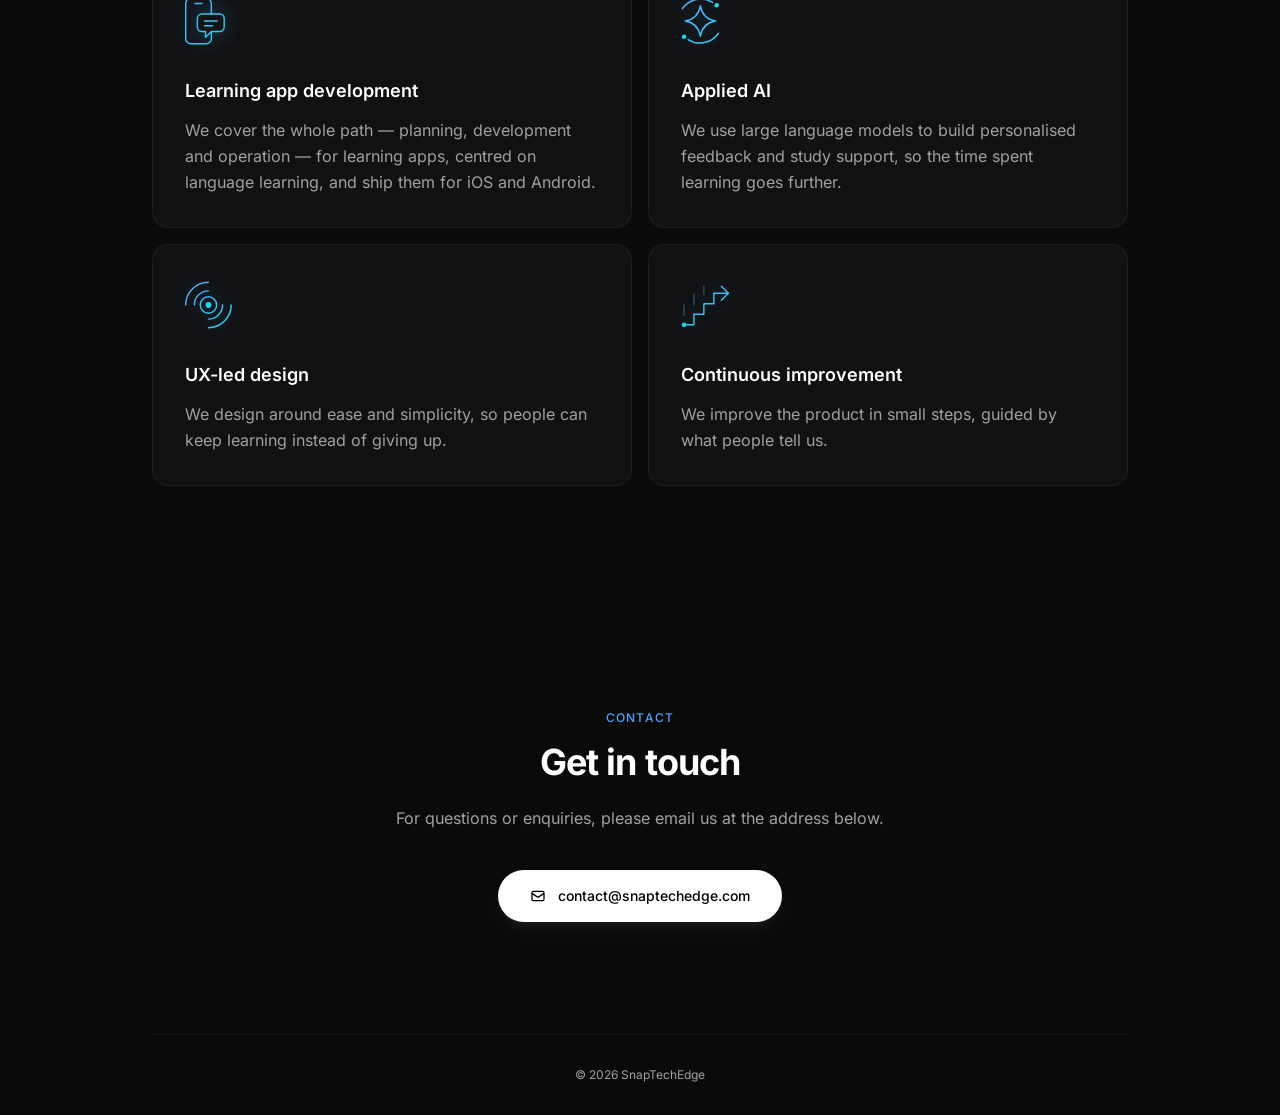
==== commit 42fade37: "style(header): 3 つのメニューを画面の中央に置く（本人指示） ヘッダーを 3 列（ロゴ／メニュー／言語）のグリッドにし、両端の列を 1fr でそろえて 真ん中の列を画面の中央に置く。言" ====
--- a/en/index.html
+++ b/en/index.html
@@ -287,16 +287,18 @@
     <div class="max-w-5xl mx-auto px-6">
 
         <!-- Header -->
-        <header class="flex items-center justify-between py-6">
-            <a href="/" class="text-base sm:text-lg font-semibold tracking-tight text-white whitespace-nowrap mr-3">
+        <!-- 3 列（ロゴ / メニュー / 言語）。真ん中の列を画面の中央に置くため、
+             両端の列を 1fr でそろえている。 -->
+        <header class="grid grid-cols-[1fr_auto_1fr] items-center py-6">
+            <a href="/" class="justify-self-start text-base sm:text-lg font-semibold tracking-tight text-white whitespace-nowrap mr-3">
                 SnapTechEdge
             </a>
-            <nav class="flex items-center gap-3 sm:gap-8 text-xs sm:text-sm tracking-wide text-neutral-500 whitespace-nowrap">
+            <nav class="justify-self-center flex items-center gap-3 sm:gap-8 text-xs sm:text-sm tracking-wide text-neutral-500 whitespace-nowrap">
                 <a href="/en/#about" class="hover:text-white transition-colors duration-300">ABOUT</a>
                 <a href="/en/#business" class="hover:text-white transition-colors duration-300">FOCUS</a>
                 <a href="/en/#contact" class="hover:text-white transition-colors duration-300">CONTACT</a>
-                <a href="/" class="hover:text-white transition-colors duration-300" hreflang="ja">JP</a>
             </nav>
+            <a href="/" class="justify-self-end text-xs sm:text-sm tracking-wide text-neutral-500 hover:text-white transition-colors duration-300" hreflang="ja">JP</a>
         </header>
 
         <main>
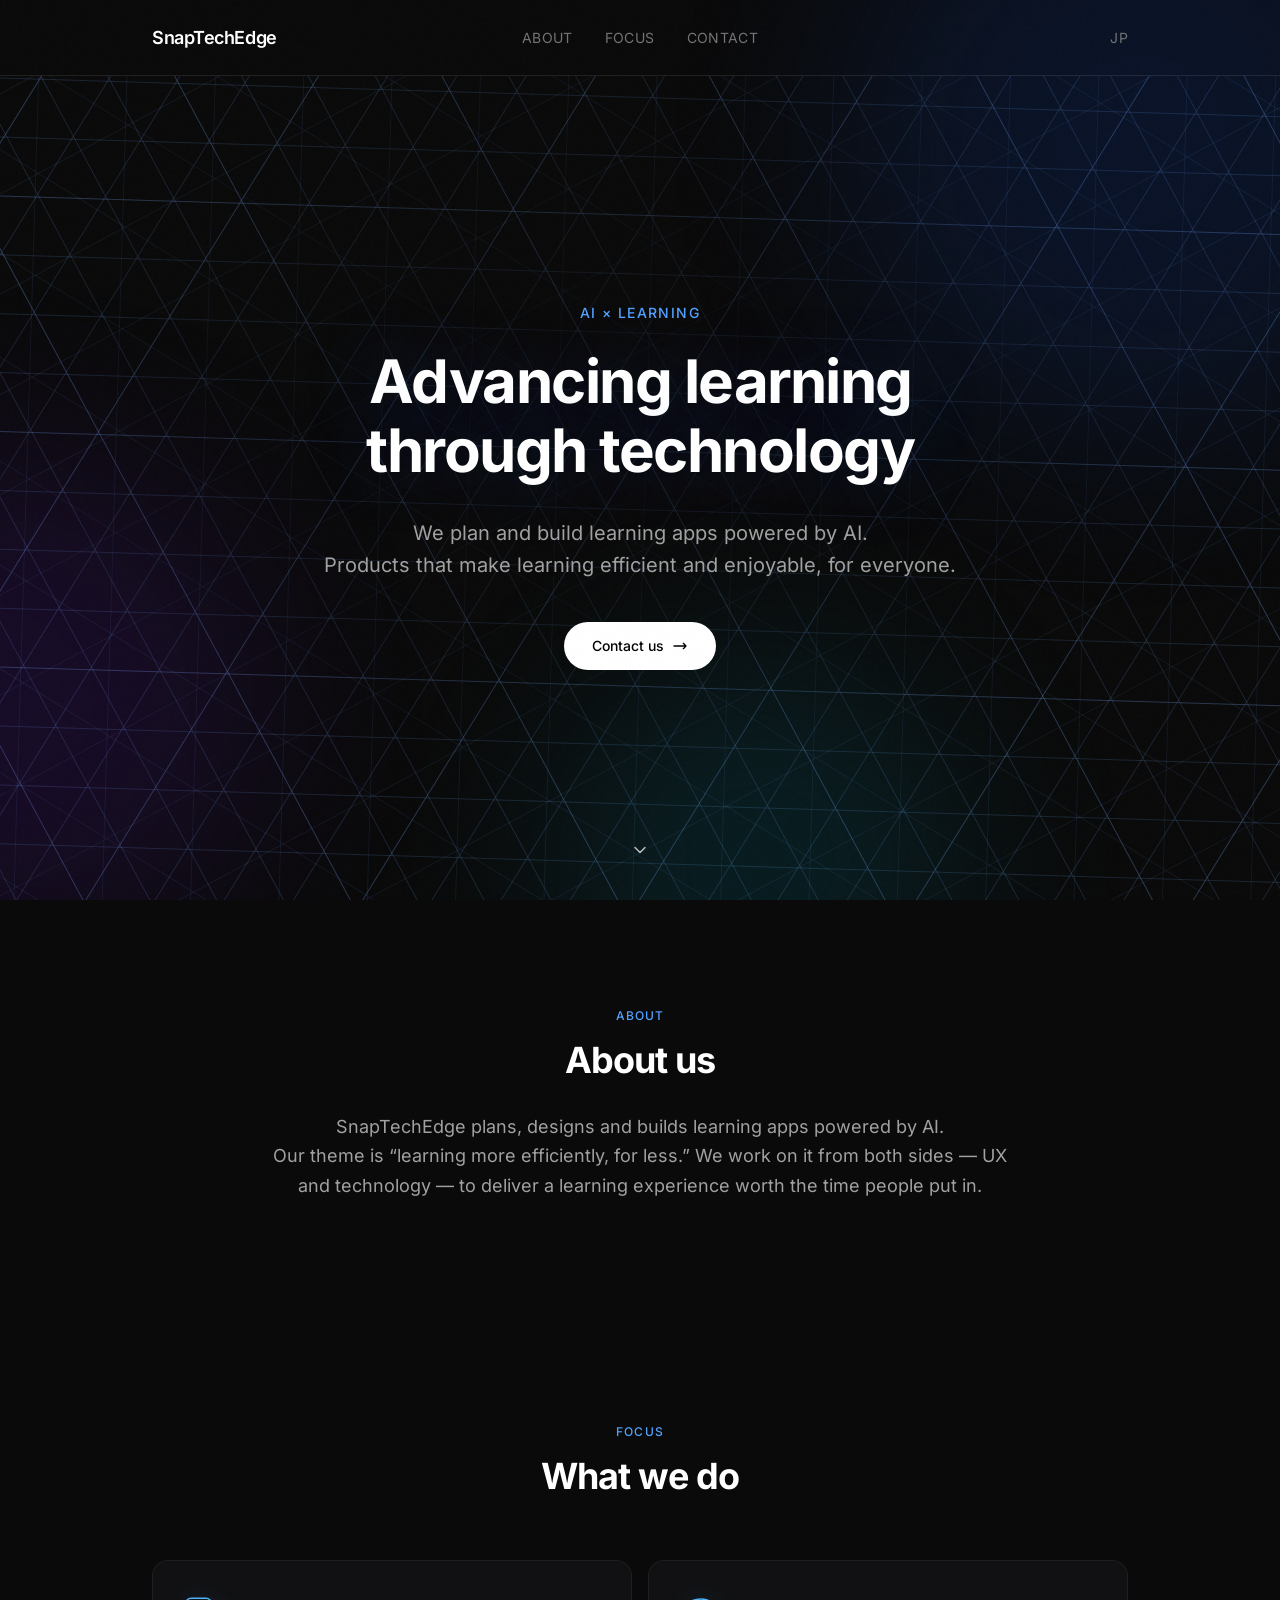
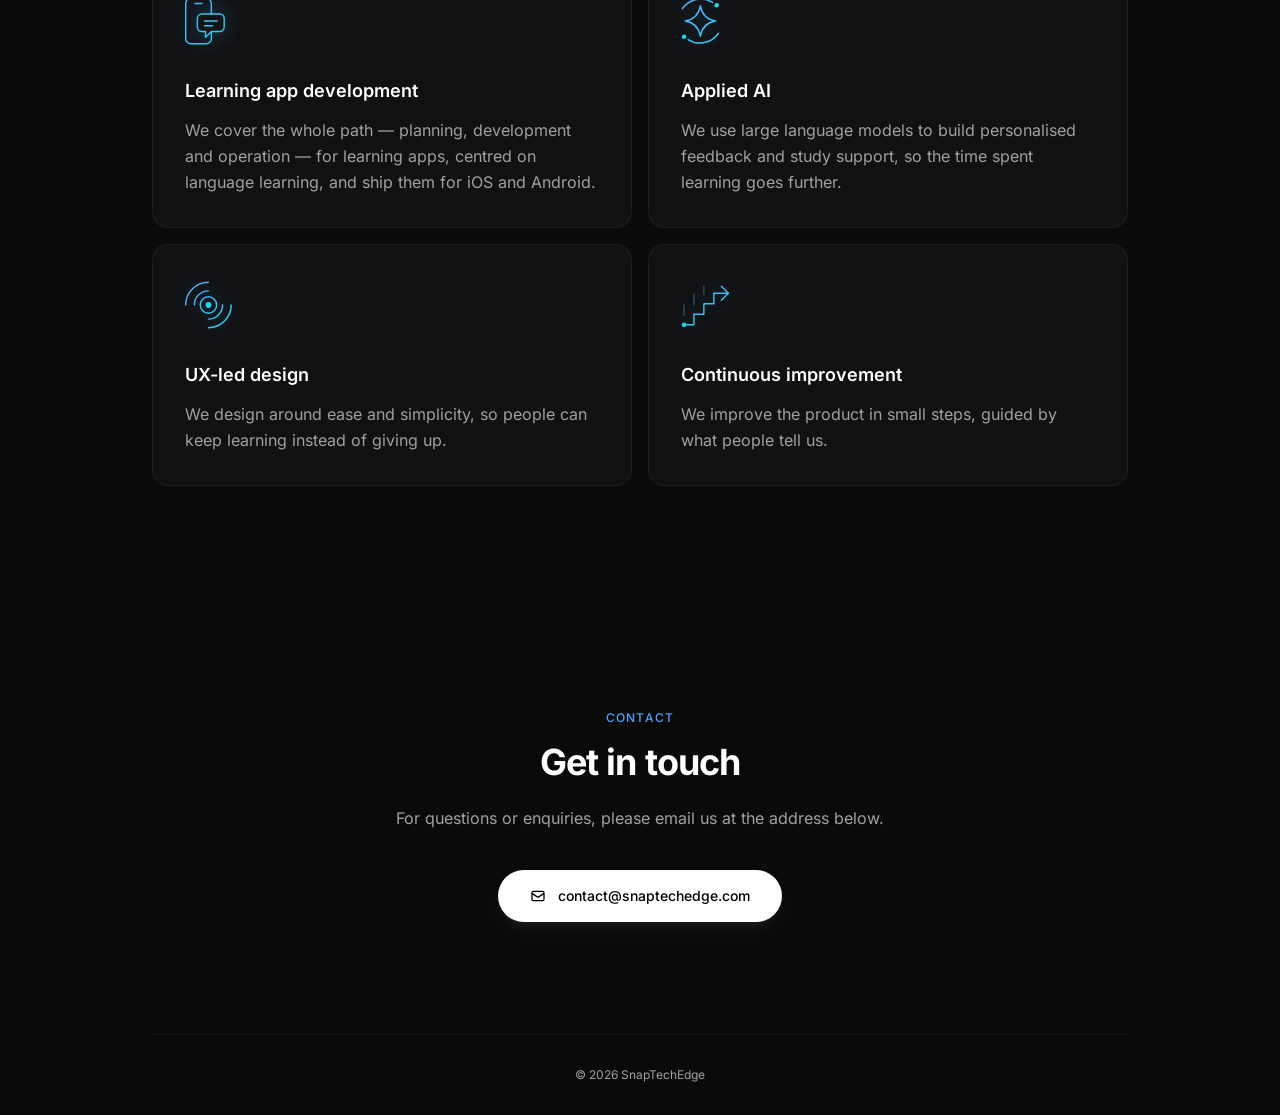
==== commit 6c4ed79f: "fix(header): 中央そろえは幅が足りるときだけにする（Codex 指摘） 1fr の列には内容ぶんの最小幅があるため、狭い画面ではロゴ側の列が広がり、375px で メニューの中心が 231" ====
--- a/en/index.html
+++ b/en/index.html
@@ -287,18 +287,19 @@
     <div class="max-w-5xl mx-auto px-6">
 
         <!-- Header -->
-        <!-- 3 列（ロゴ / メニュー / 言語）。真ん中の列を画面の中央に置くため、
-             両端の列を 1fr でそろえている。 -->
-        <header class="grid grid-cols-[1fr_auto_1fr] items-center py-6">
-            <a href="/" class="justify-self-start text-base sm:text-lg font-semibold tracking-tight text-white whitespace-nowrap mr-3">
+        <!-- 広い画面は 3 列（ロゴ / メニュー / 言語）にして、真ん中の列を画面の中央へ。
+             狭い画面では 3 つを中央に置くだけの幅が無い（ロゴ 110 + メニュー 171 +
+             言語 17 で、両端をそろえると 391px 要る）ので、横並びのまま端に寄せる。 -->
+        <header class="flex items-center justify-between sm:grid sm:grid-cols-[1fr_auto_1fr] py-6">
+            <a href="/" class="sm:justify-self-start text-base sm:text-lg font-semibold tracking-tight text-white whitespace-nowrap mr-3">
                 SnapTechEdge
             </a>
-            <nav class="justify-self-center flex items-center gap-3 sm:gap-8 text-xs sm:text-sm tracking-wide text-neutral-500 whitespace-nowrap">
+            <nav class="sm:justify-self-center flex items-center gap-3 sm:gap-8 text-xs sm:text-sm tracking-wide text-neutral-500 whitespace-nowrap">
                 <a href="/en/#about" class="hover:text-white transition-colors duration-300">ABOUT</a>
                 <a href="/en/#business" class="hover:text-white transition-colors duration-300">FOCUS</a>
                 <a href="/en/#contact" class="hover:text-white transition-colors duration-300">CONTACT</a>
             </nav>
-            <a href="/" class="justify-self-end text-xs sm:text-sm tracking-wide text-neutral-500 hover:text-white transition-colors duration-300" hreflang="ja">JP</a>
+            <a href="/" class="sm:justify-self-end text-xs sm:text-sm tracking-wide text-neutral-500 hover:text-white transition-colors duration-300" hreflang="ja">JP</a>
         </header>
 
         <main>
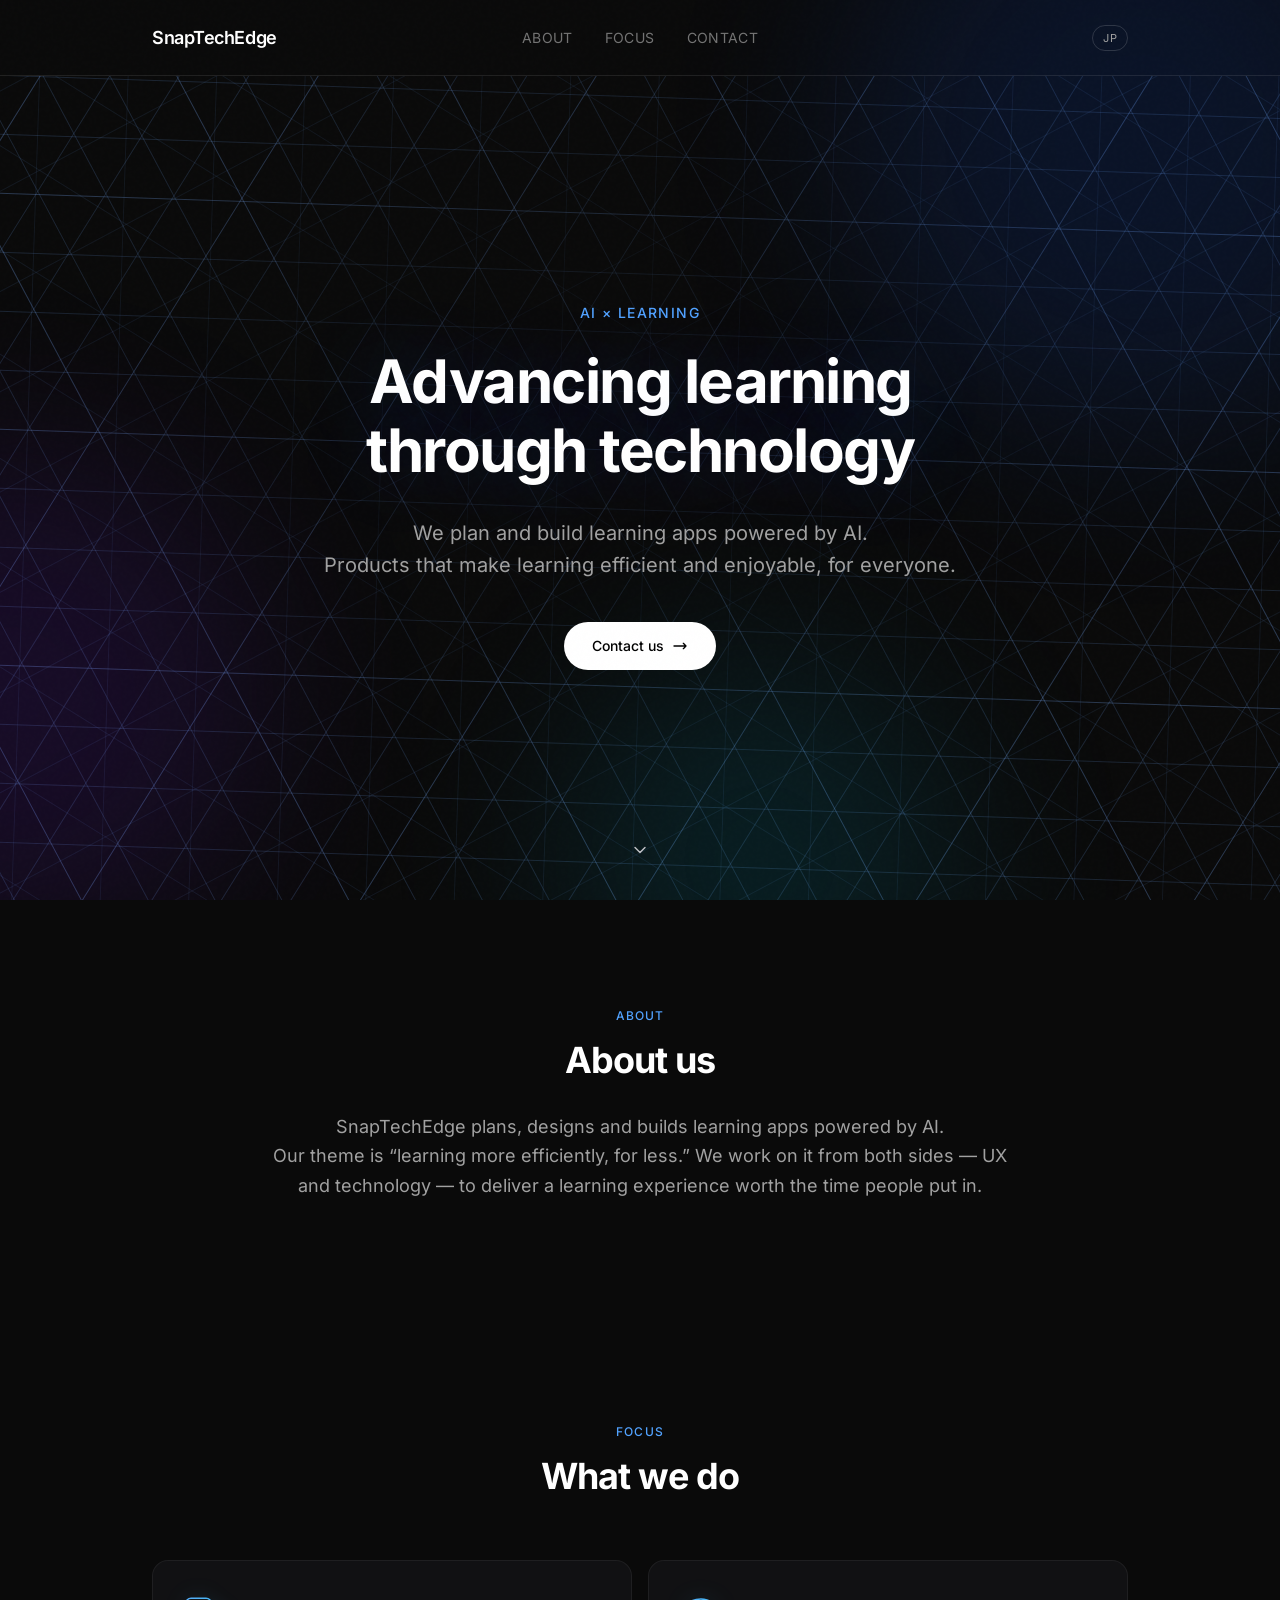
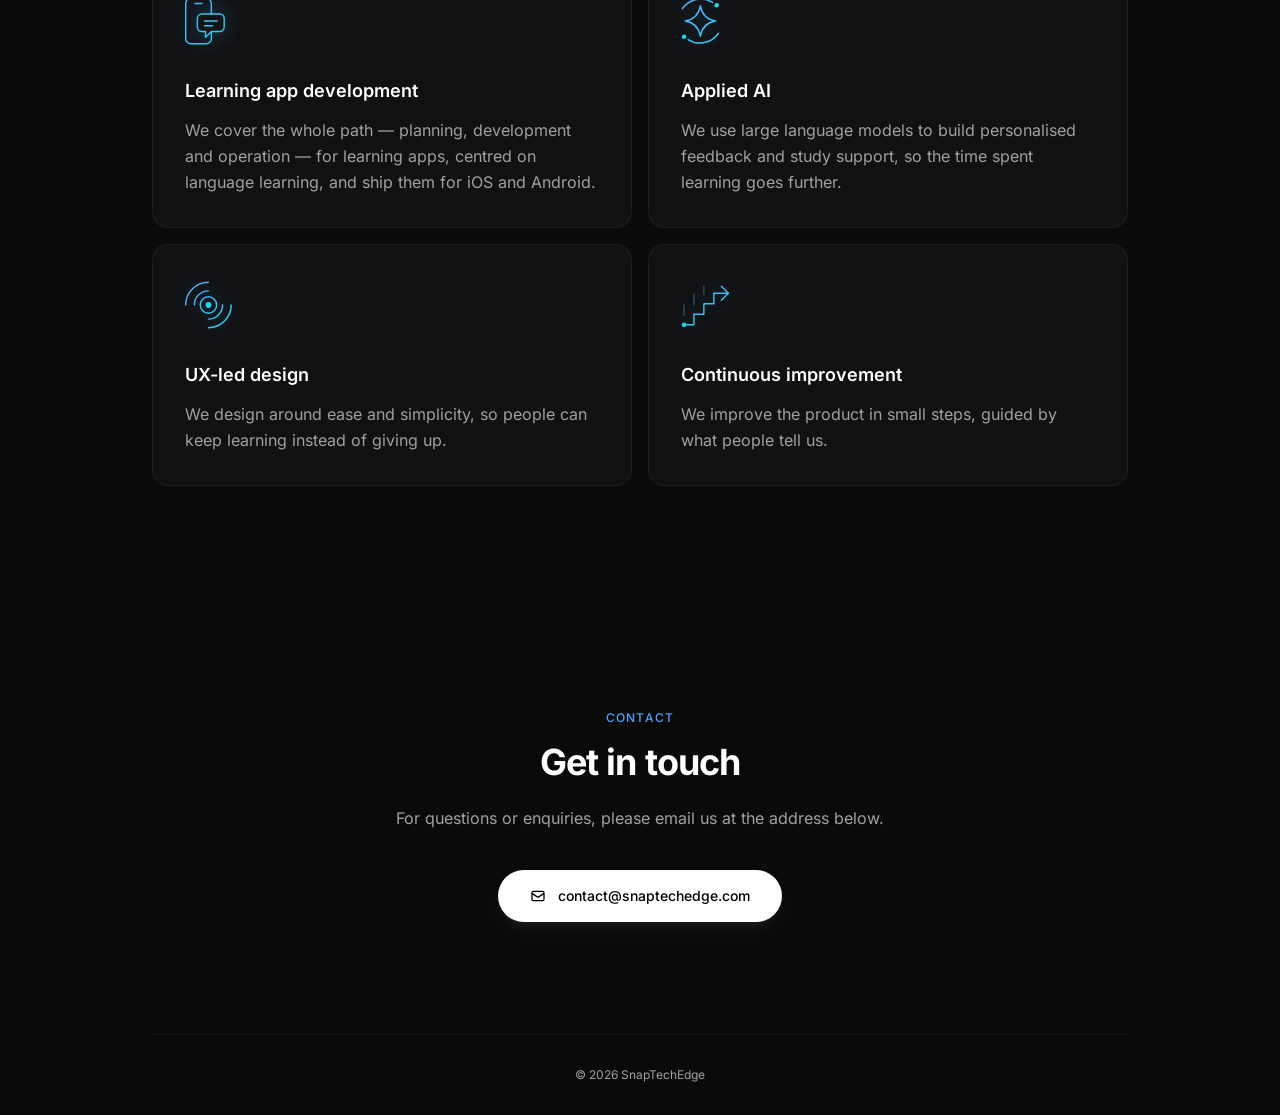
==== commit 60f40820: "style(header): 言語の切り替えを枠付きの小さなボタンにする（本人指摘） メニュー（ABOUT / FOCUS / CONTACT）と同じ字面・同じ色だったため、EN・JP が 4 つ目の" ====
--- a/en/index.html
+++ b/en/index.html
@@ -290,7 +290,7 @@
         <!-- 広い画面は 3 列（ロゴ / メニュー / 言語）にして、真ん中の列を画面の中央へ。
              狭い画面では 3 つを中央に置くだけの幅が無い（ロゴ 110 + メニュー 171 +
              言語 17 で、両端をそろえると 391px 要る）ので、横並びのまま端に寄せる。 -->
-        <header class="flex items-center justify-between sm:grid sm:grid-cols-[1fr_auto_1fr] py-6">
+        <header class="flex items-center justify-between gap-2 sm:grid sm:grid-cols-[1fr_auto_1fr] py-6">
             <a href="/" class="sm:justify-self-start text-base sm:text-lg font-semibold tracking-tight text-white whitespace-nowrap mr-3">
                 SnapTechEdge
             </a>
@@ -299,7 +299,7 @@
                 <a href="/en/#business" class="hover:text-white transition-colors duration-300">FOCUS</a>
                 <a href="/en/#contact" class="hover:text-white transition-colors duration-300">CONTACT</a>
             </nav>
-            <a href="/" class="sm:justify-self-end text-xs sm:text-sm tracking-wide text-neutral-500 hover:text-white transition-colors duration-300" hreflang="ja">JP</a>
+            <a href="/" class="sm:justify-self-end rounded-full border border-white/15 px-2.5 py-1 text-[11px] tracking-wide text-neutral-400 hover:border-white/35 hover:text-white transition-colors duration-300" hreflang="ja">JP</a>
         </header>
 
         <main>
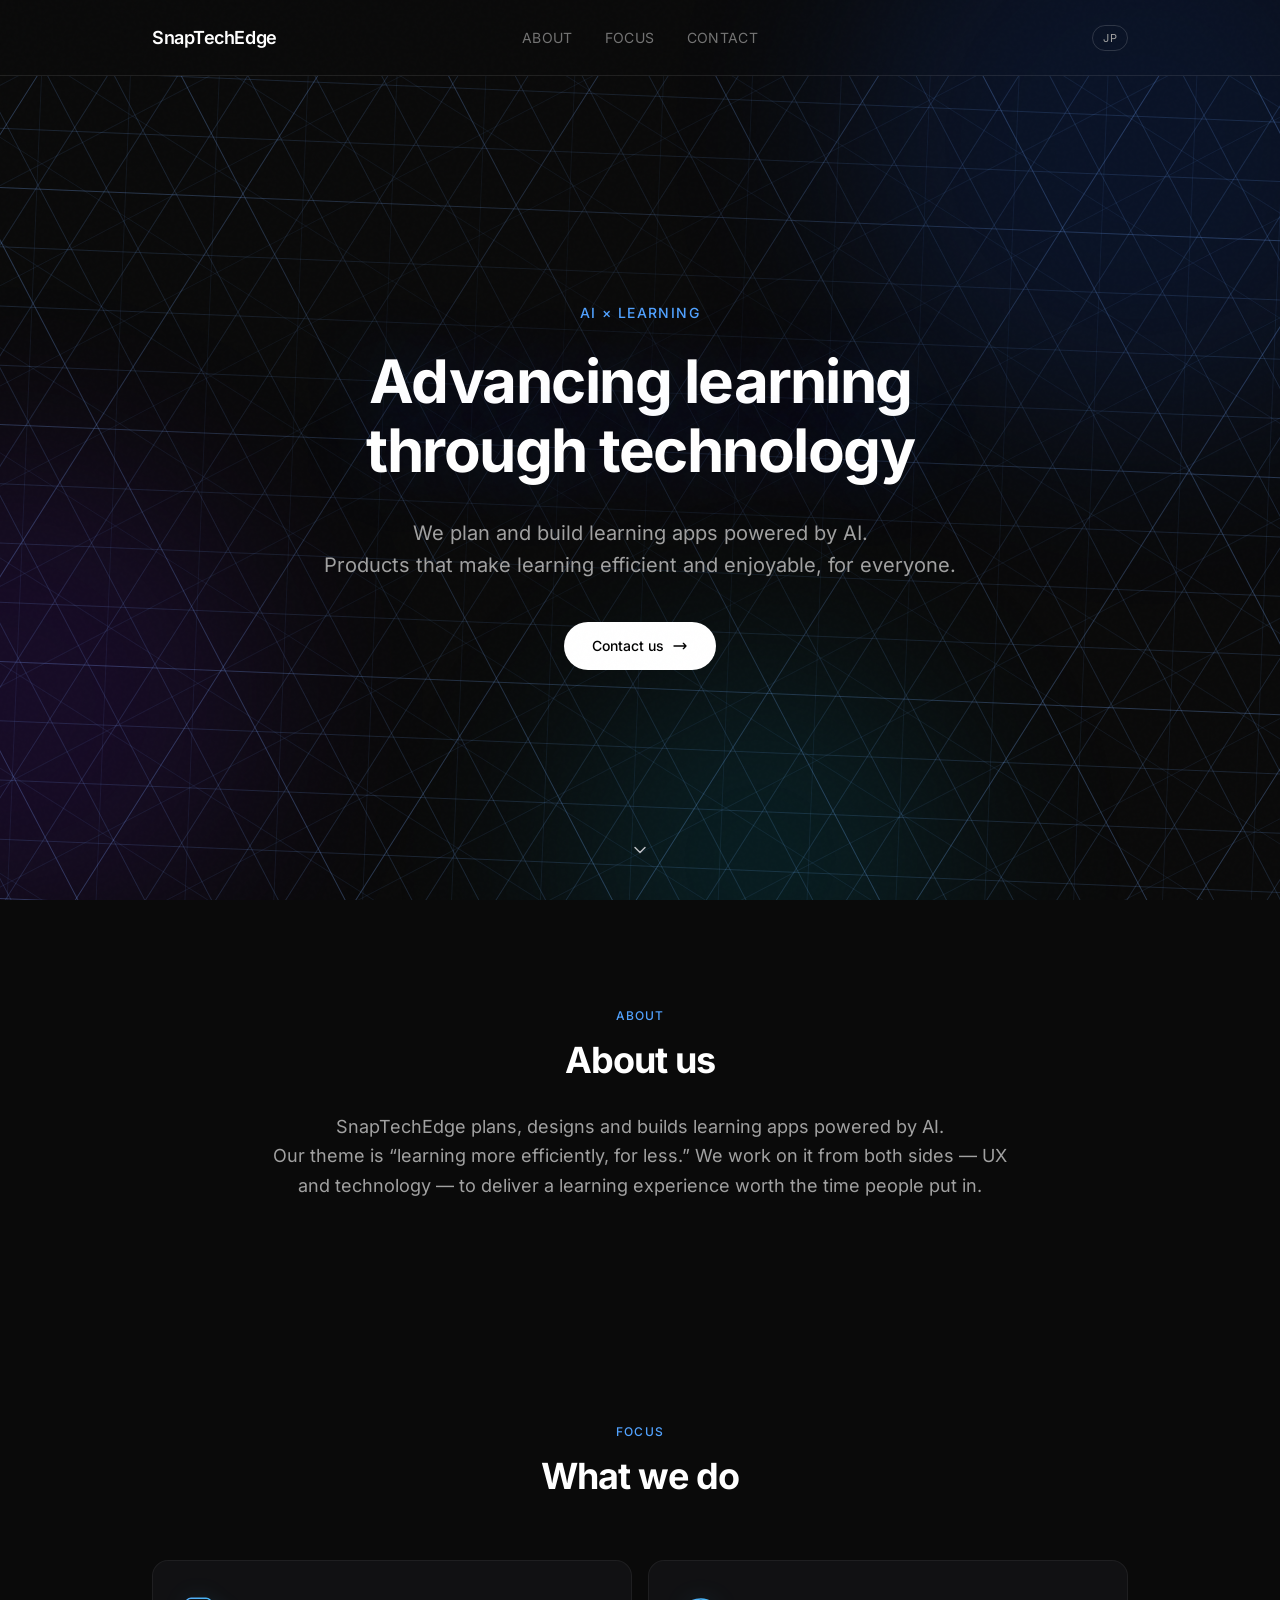
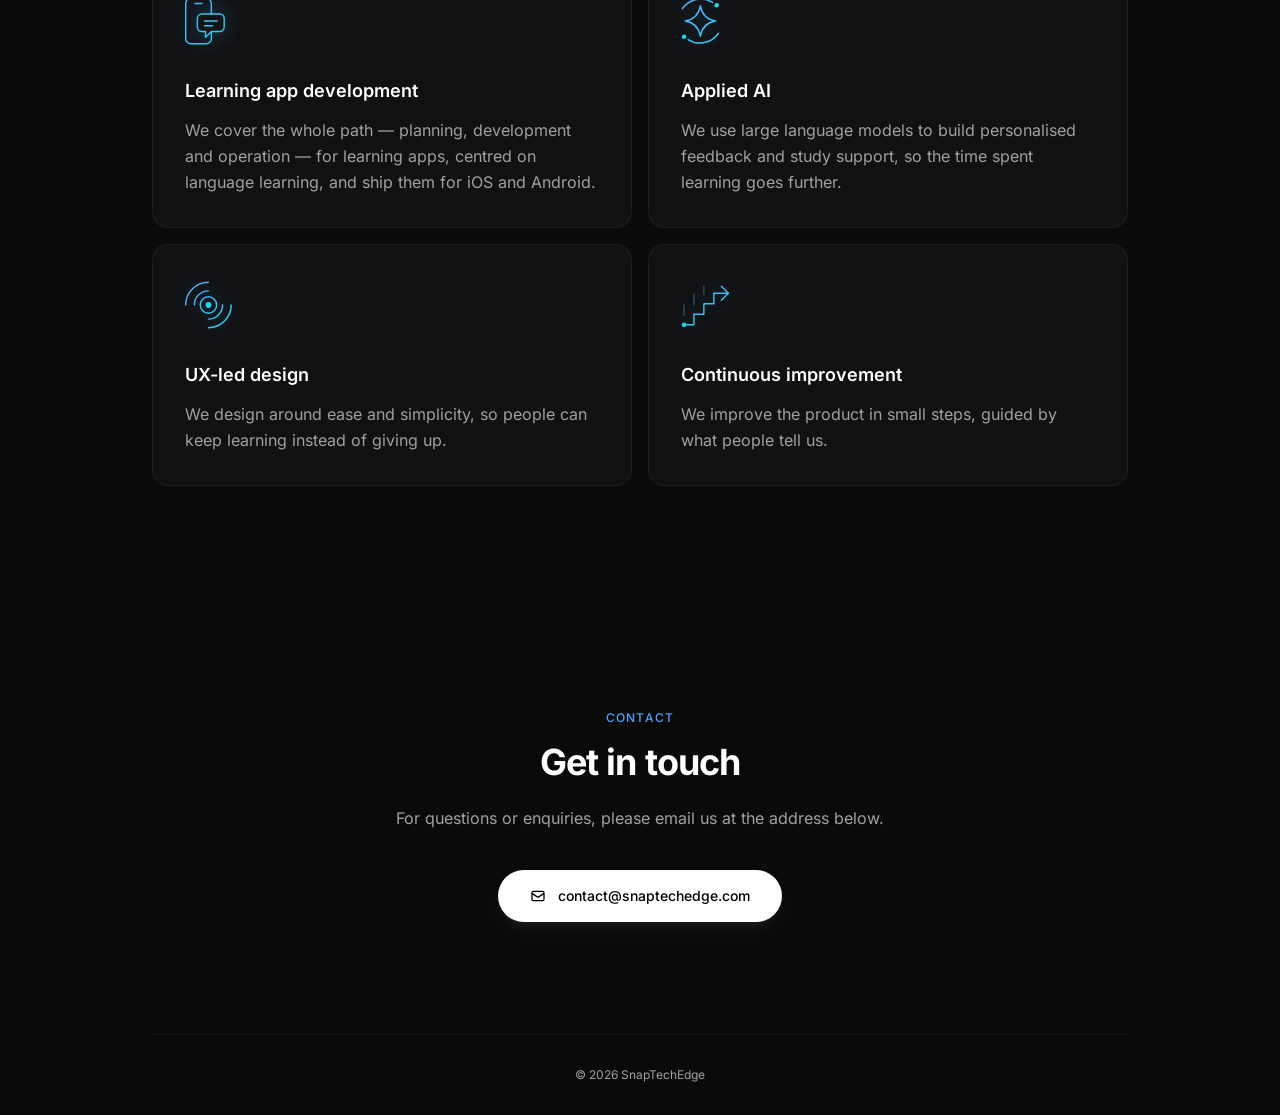
==== commit 1dbb030d: "fix(css): tailwind.css に版を付けて、HTML と CSS がずれないようにする 本番で、HTML は新しいのに CSS が古いまま読まれる状態になっていた（本番の配信は max" ====
--- a/en/index.html
+++ b/en/index.html
@@ -42,9 +42,10 @@
          Google Fonts の Noto Sans JP を使う。OS ごとに字体が変わるのを避けるため。 -->
     <link rel="preload" as="font" type="font/woff2" href="/fonts/inter.woff2" crossorigin>
     <!-- Tailwind は手元で書き出した CSS を置く（ブラウザ版 CDN は本番非推奨・外部 JS を 1 つ減らす）。
-         クラスを足したら tailwind.css を作り直すこと:
+         クラスを足したら tailwind.css を作り直し、下の ?v= も上げること（上げないと
+         古い CSS が最大 4 時間残り、新しい HTML と食い違う）:
          npx @tailwindcss/cli@4 -i in.css -o tailwind.css --minify   （in.css は @import "tailwindcss"; @source "./index.html";） -->
-    <link rel="stylesheet" href="/tailwind.css">
+    <link rel="stylesheet" href="/tailwind.css?v=20261101">
     <style>
         /* 書体。欧文は Inter を自前で配る（ラテン文字は全部入りなので作り直しは不要）。
            和文は Noto Sans JP を Google Fonts から読む。自前で全文字入りを持つと
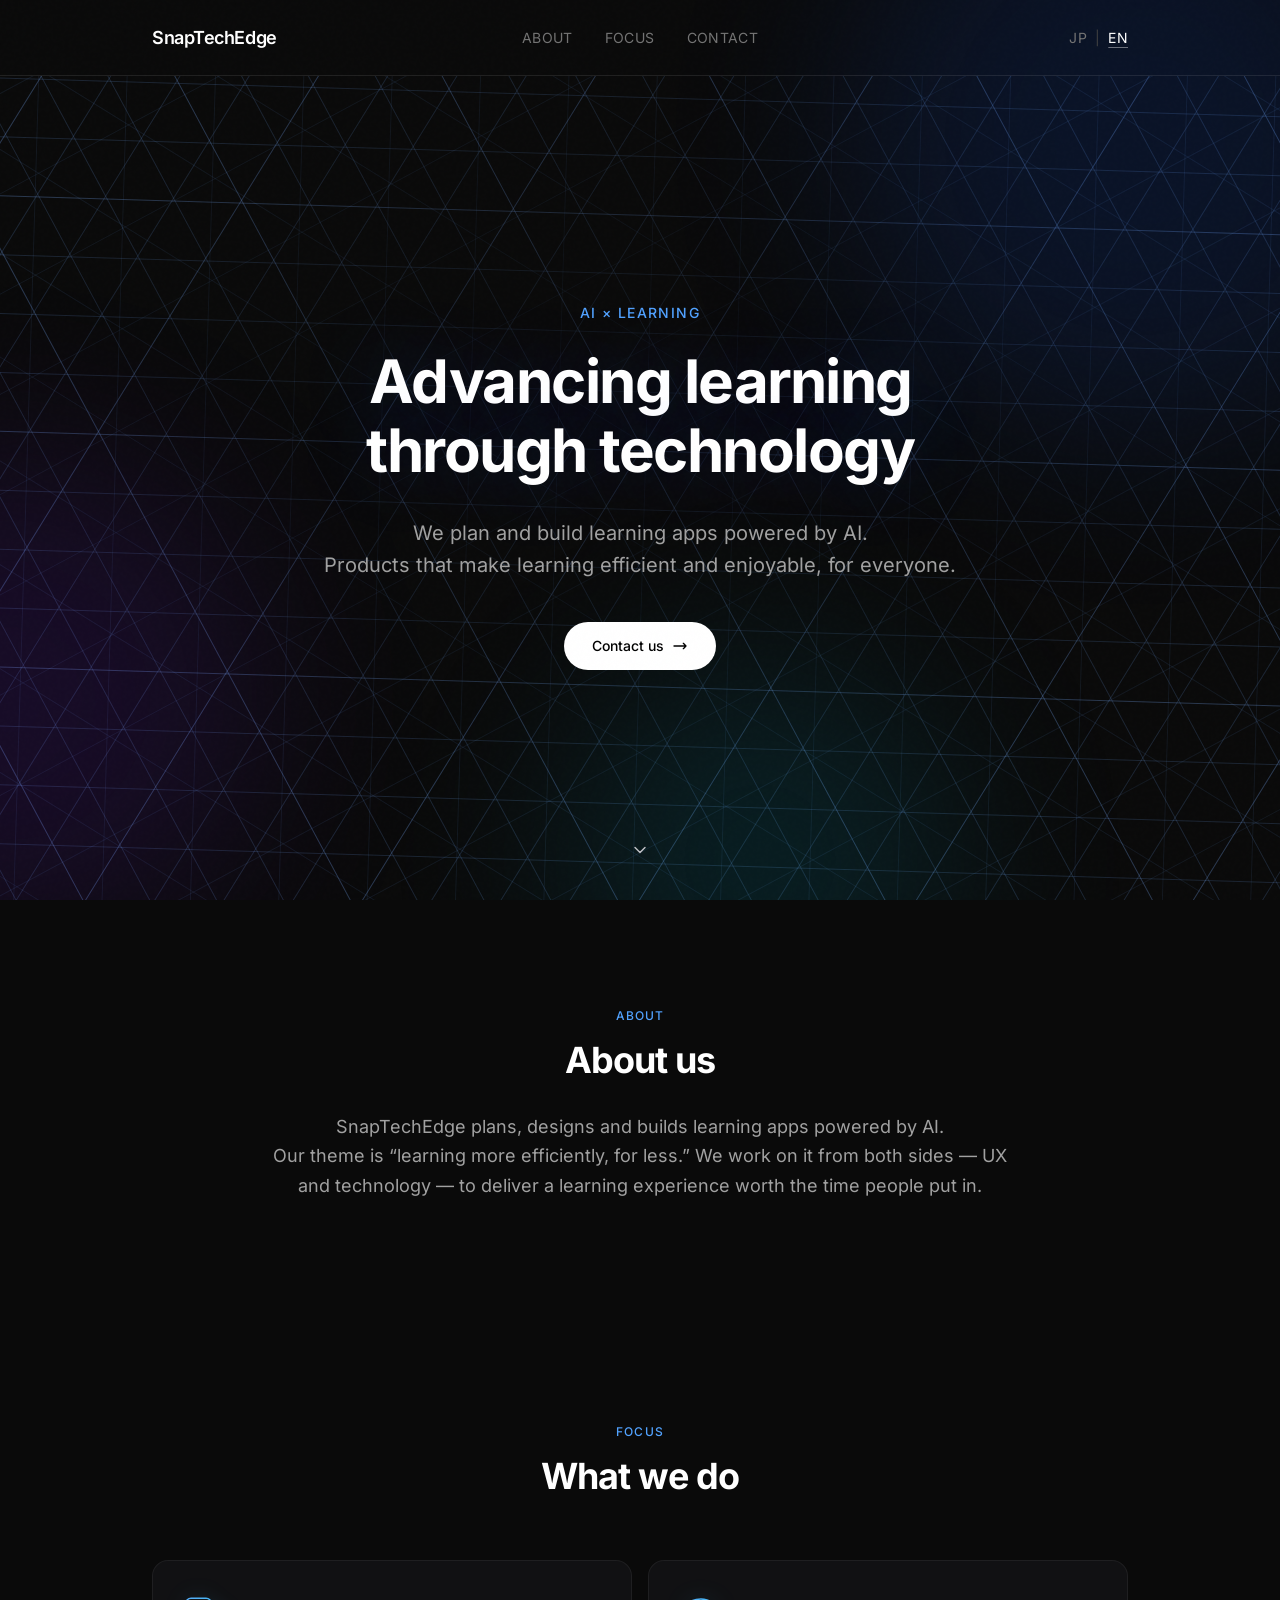
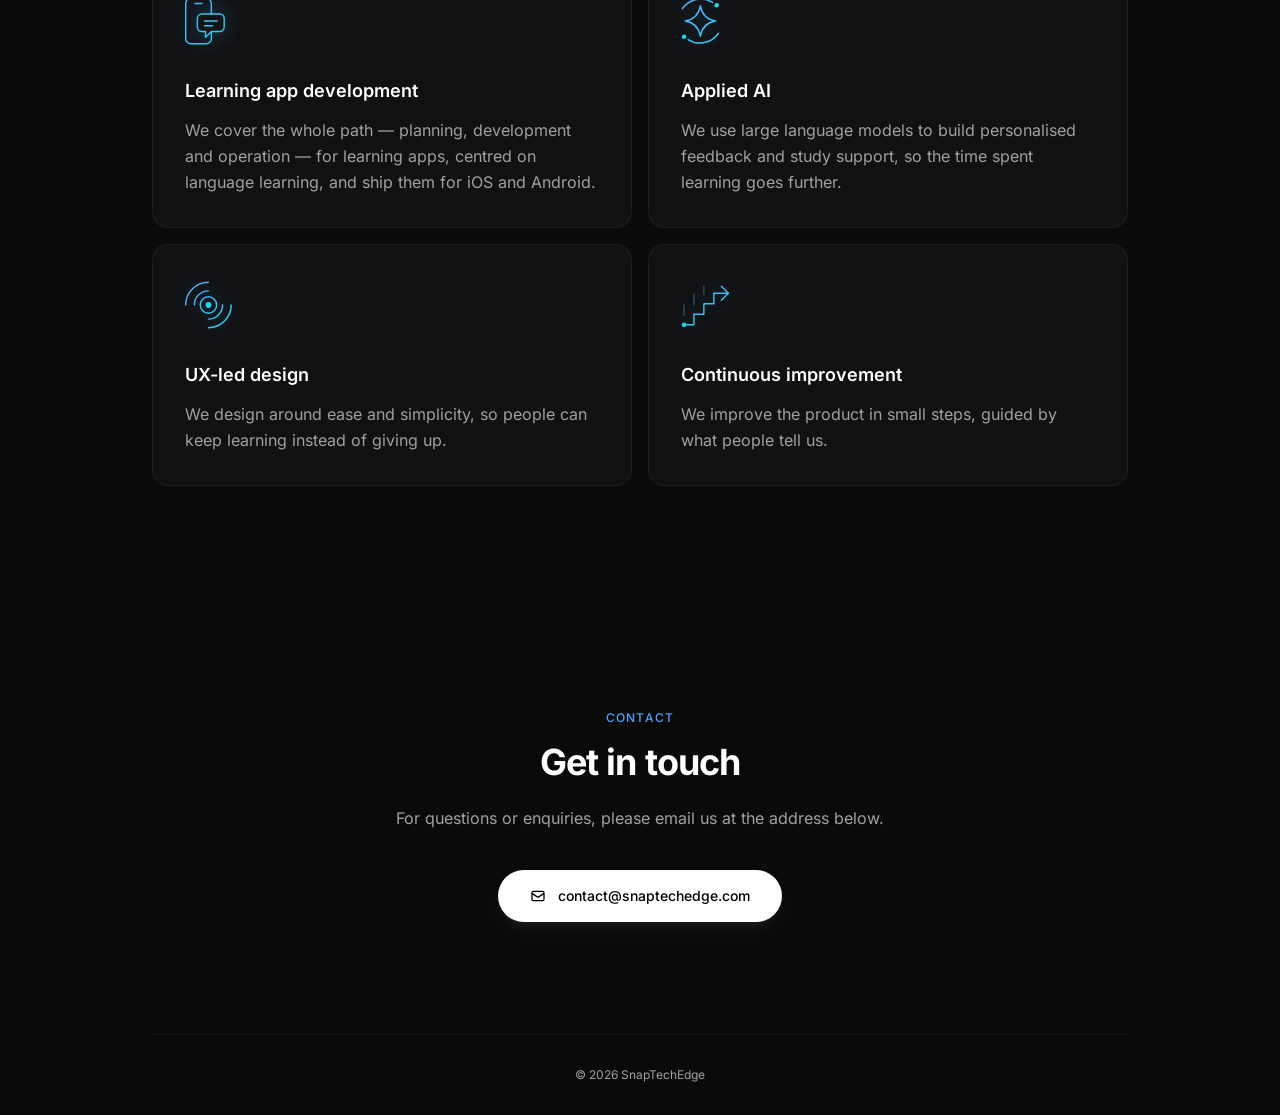
==== commit 1aa7a82a: "style(header): 言語の切り替えを JP | EN にし、今いる方に下線を引く（本人指示） 枠付きのボタンは「今どちらを見ているか」が分からなかった。両方を並べ、今のページ側を 白＋下線、" ====
--- a/en/index.html
+++ b/en/index.html
@@ -45,7 +45,7 @@
          クラスを足したら tailwind.css を作り直し、下の ?v= も上げること（上げないと
          古い CSS が最大 4 時間残り、新しい HTML と食い違う）:
          npx @tailwindcss/cli@4 -i in.css -o tailwind.css --minify   （in.css は @import "tailwindcss"; @source "./index.html";） -->
-    <link rel="stylesheet" href="/tailwind.css?v=20261101">
+    <link rel="stylesheet" href="/tailwind.css?v=20261101b">
     <style>
         /* 書体。欧文は Inter を自前で配る（ラテン文字は全部入りなので作り直しは不要）。
            和文は Noto Sans JP を Google Fonts から読む。自前で全文字入りを持つと
@@ -300,7 +300,11 @@
                 <a href="/en/#business" class="hover:text-white transition-colors duration-300">FOCUS</a>
                 <a href="/en/#contact" class="hover:text-white transition-colors duration-300">CONTACT</a>
             </nav>
-            <a href="/" class="sm:justify-self-end rounded-full border border-white/15 px-2.5 py-1 text-[11px] tracking-wide text-neutral-400 hover:border-white/35 hover:text-white transition-colors duration-300" hreflang="ja">JP</a>
+            <div class="sm:justify-self-end flex items-center gap-2 text-xs sm:text-sm tracking-wide">
+                <a href="/" hreflang="ja" class="text-neutral-500 hover:text-white transition-colors duration-300">JP</a>
+                <span class="text-neutral-700" aria-hidden="true">|</span>
+                <a href="/en/" hreflang="en" lang="en" class="text-white underline underline-offset-4 decoration-white/40" aria-current="page">EN</a>
+            </div>
         </header>
 
         <main>
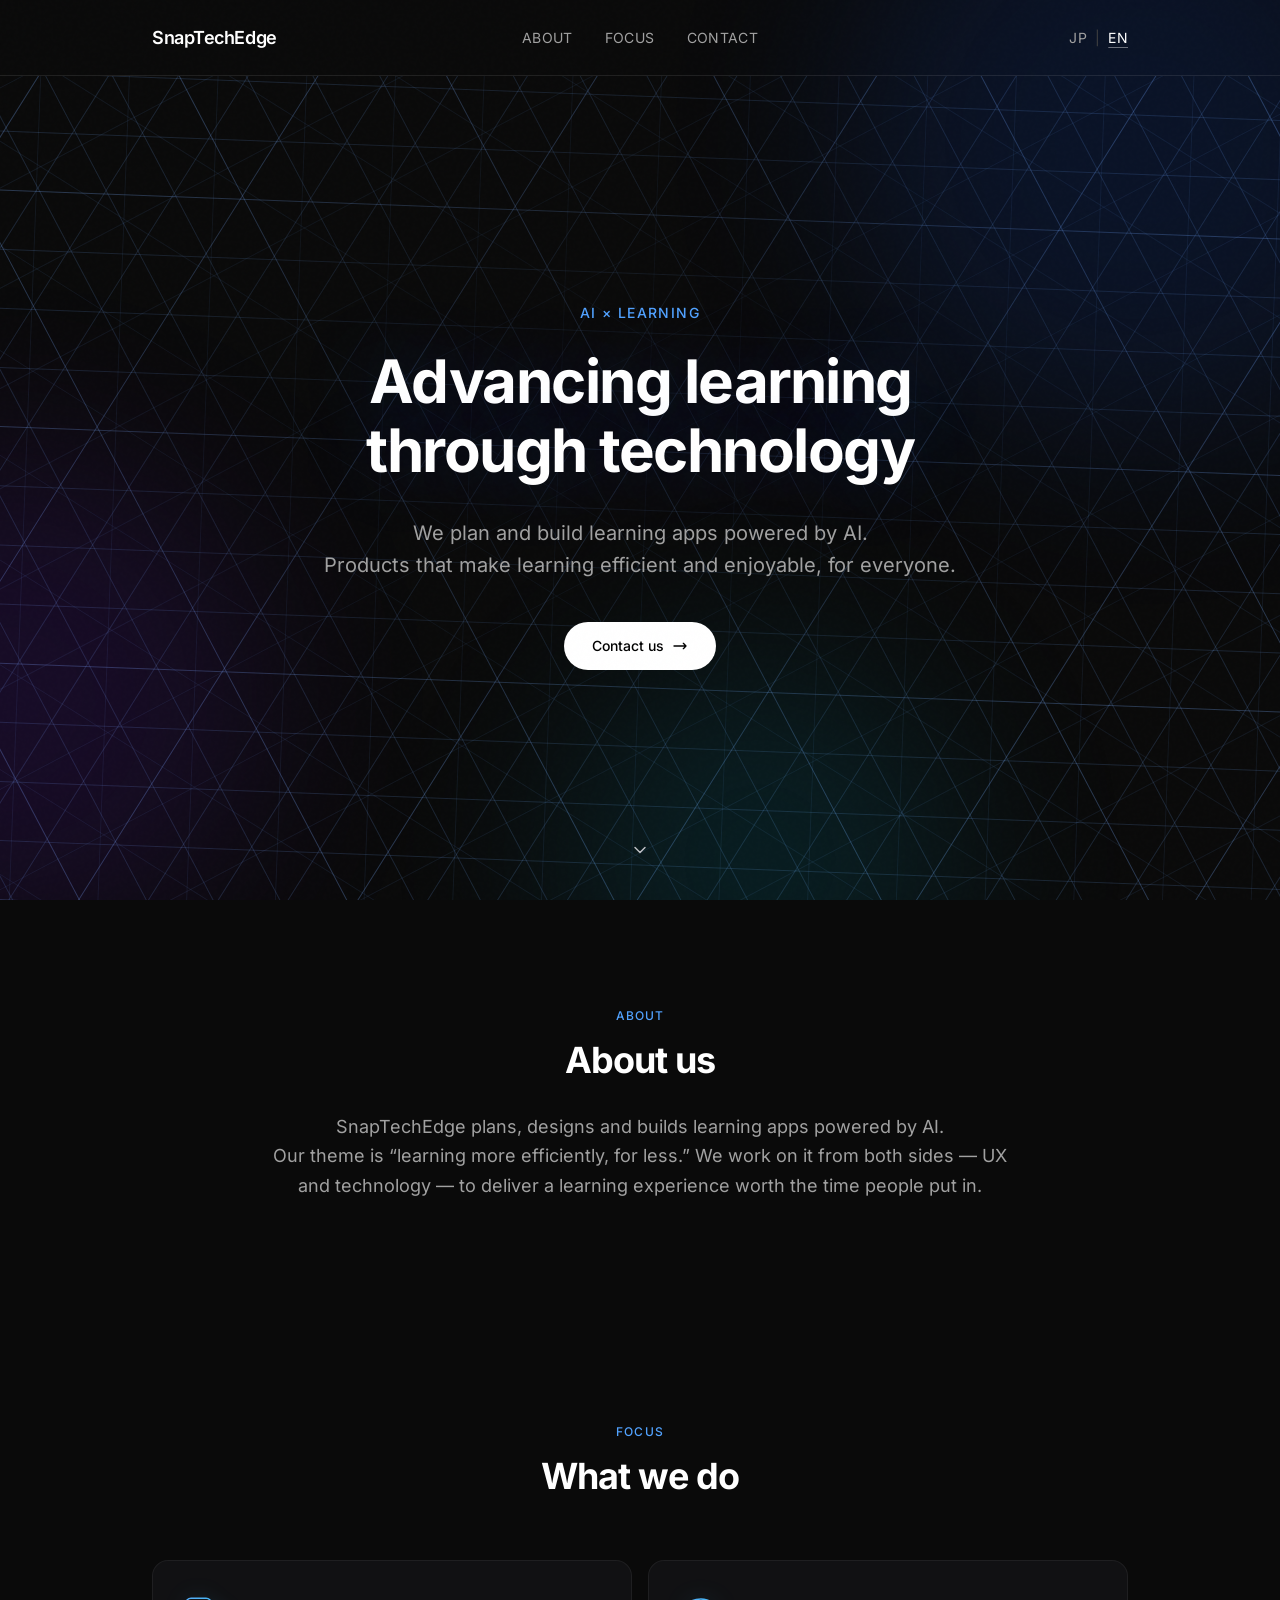
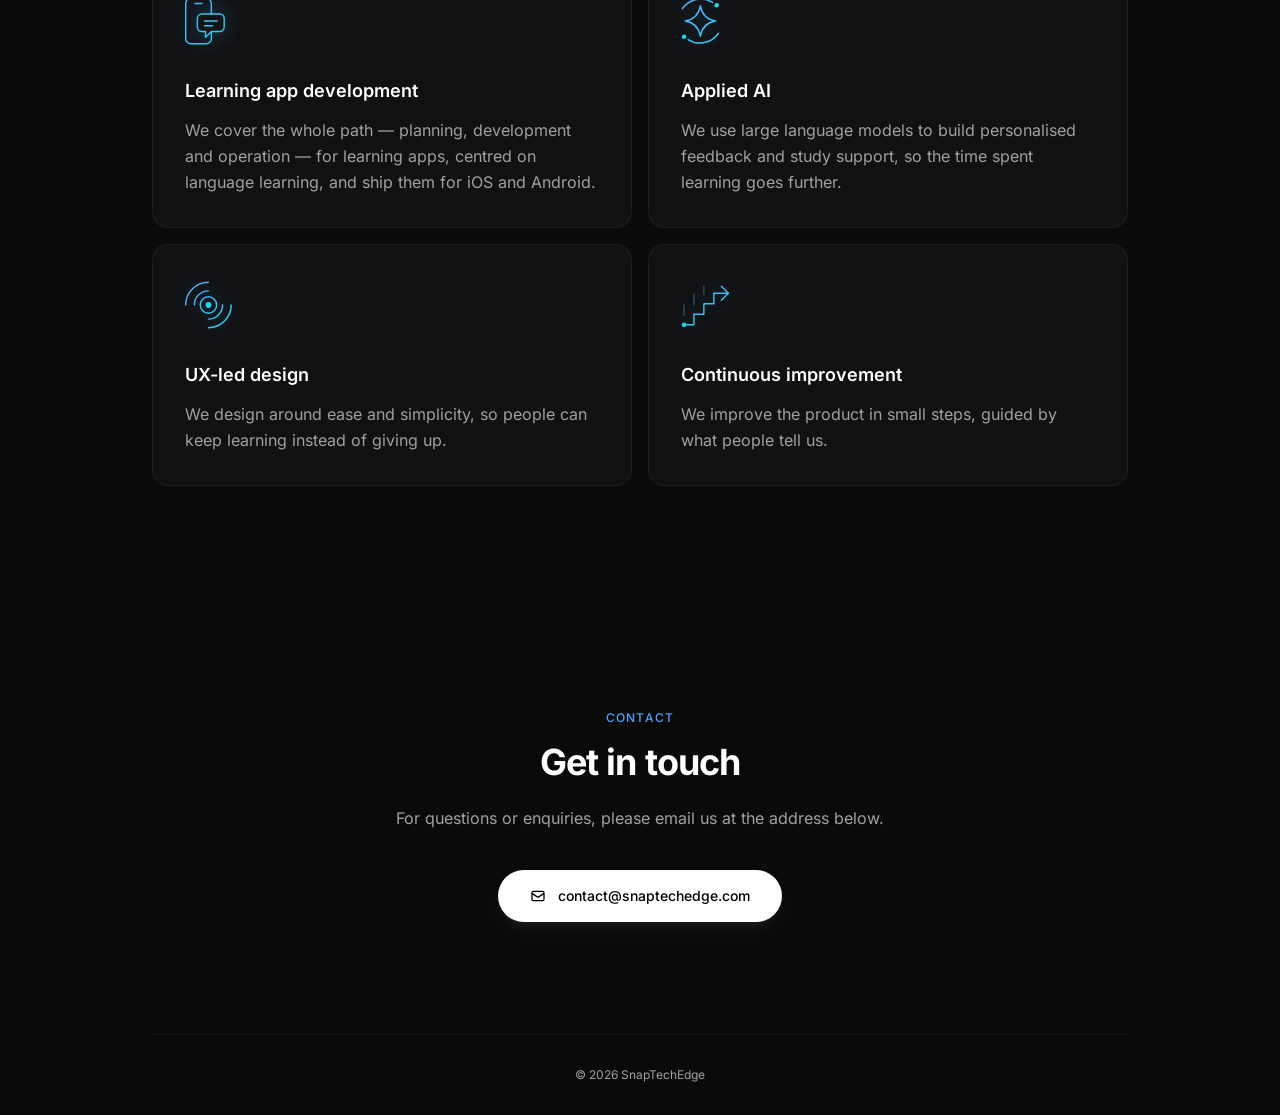
==== commit bbe918fc: "fix(header): ヘッダーの灰色を 1 段明るくする（Codex 指摘） #737373 は地の #0a0a0a に対して 4.18:1 で、12〜14px の文字としては AA に届かない。" ====
--- a/en/index.html
+++ b/en/index.html
@@ -45,7 +45,7 @@
          クラスを足したら tailwind.css を作り直し、下の ?v= も上げること（上げないと
          古い CSS が最大 4 時間残り、新しい HTML と食い違う）:
          npx @tailwindcss/cli@4 -i in.css -o tailwind.css --minify   （in.css は @import "tailwindcss"; @source "./index.html";） -->
-    <link rel="stylesheet" href="/tailwind.css?v=20261101b">
+    <link rel="stylesheet" href="/tailwind.css?v=20261101c">
     <style>
         /* 書体。欧文は Inter を自前で配る（ラテン文字は全部入りなので作り直しは不要）。
            和文は Noto Sans JP を Google Fonts から読む。自前で全文字入りを持つと
@@ -295,13 +295,13 @@
             <a href="/" class="sm:justify-self-start text-base sm:text-lg font-semibold tracking-tight text-white whitespace-nowrap mr-3">
                 SnapTechEdge
             </a>
-            <nav class="sm:justify-self-center flex items-center gap-3 sm:gap-8 text-xs sm:text-sm tracking-wide text-neutral-500 whitespace-nowrap">
+            <nav class="sm:justify-self-center flex items-center gap-3 sm:gap-8 text-xs sm:text-sm tracking-wide text-neutral-400 whitespace-nowrap">
                 <a href="/en/#about" class="hover:text-white transition-colors duration-300">ABOUT</a>
                 <a href="/en/#business" class="hover:text-white transition-colors duration-300">FOCUS</a>
                 <a href="/en/#contact" class="hover:text-white transition-colors duration-300">CONTACT</a>
             </nav>
             <div class="sm:justify-self-end flex items-center gap-2 text-xs sm:text-sm tracking-wide">
-                <a href="/" hreflang="ja" class="text-neutral-500 hover:text-white transition-colors duration-300">JP</a>
+                <a href="/" hreflang="ja" class="text-neutral-400 hover:text-white transition-colors duration-300">JP</a>
                 <span class="text-neutral-700" aria-hidden="true">|</span>
                 <a href="/en/" hreflang="en" lang="en" class="text-white underline underline-offset-4 decoration-white/40" aria-current="page">EN</a>
             </div>
